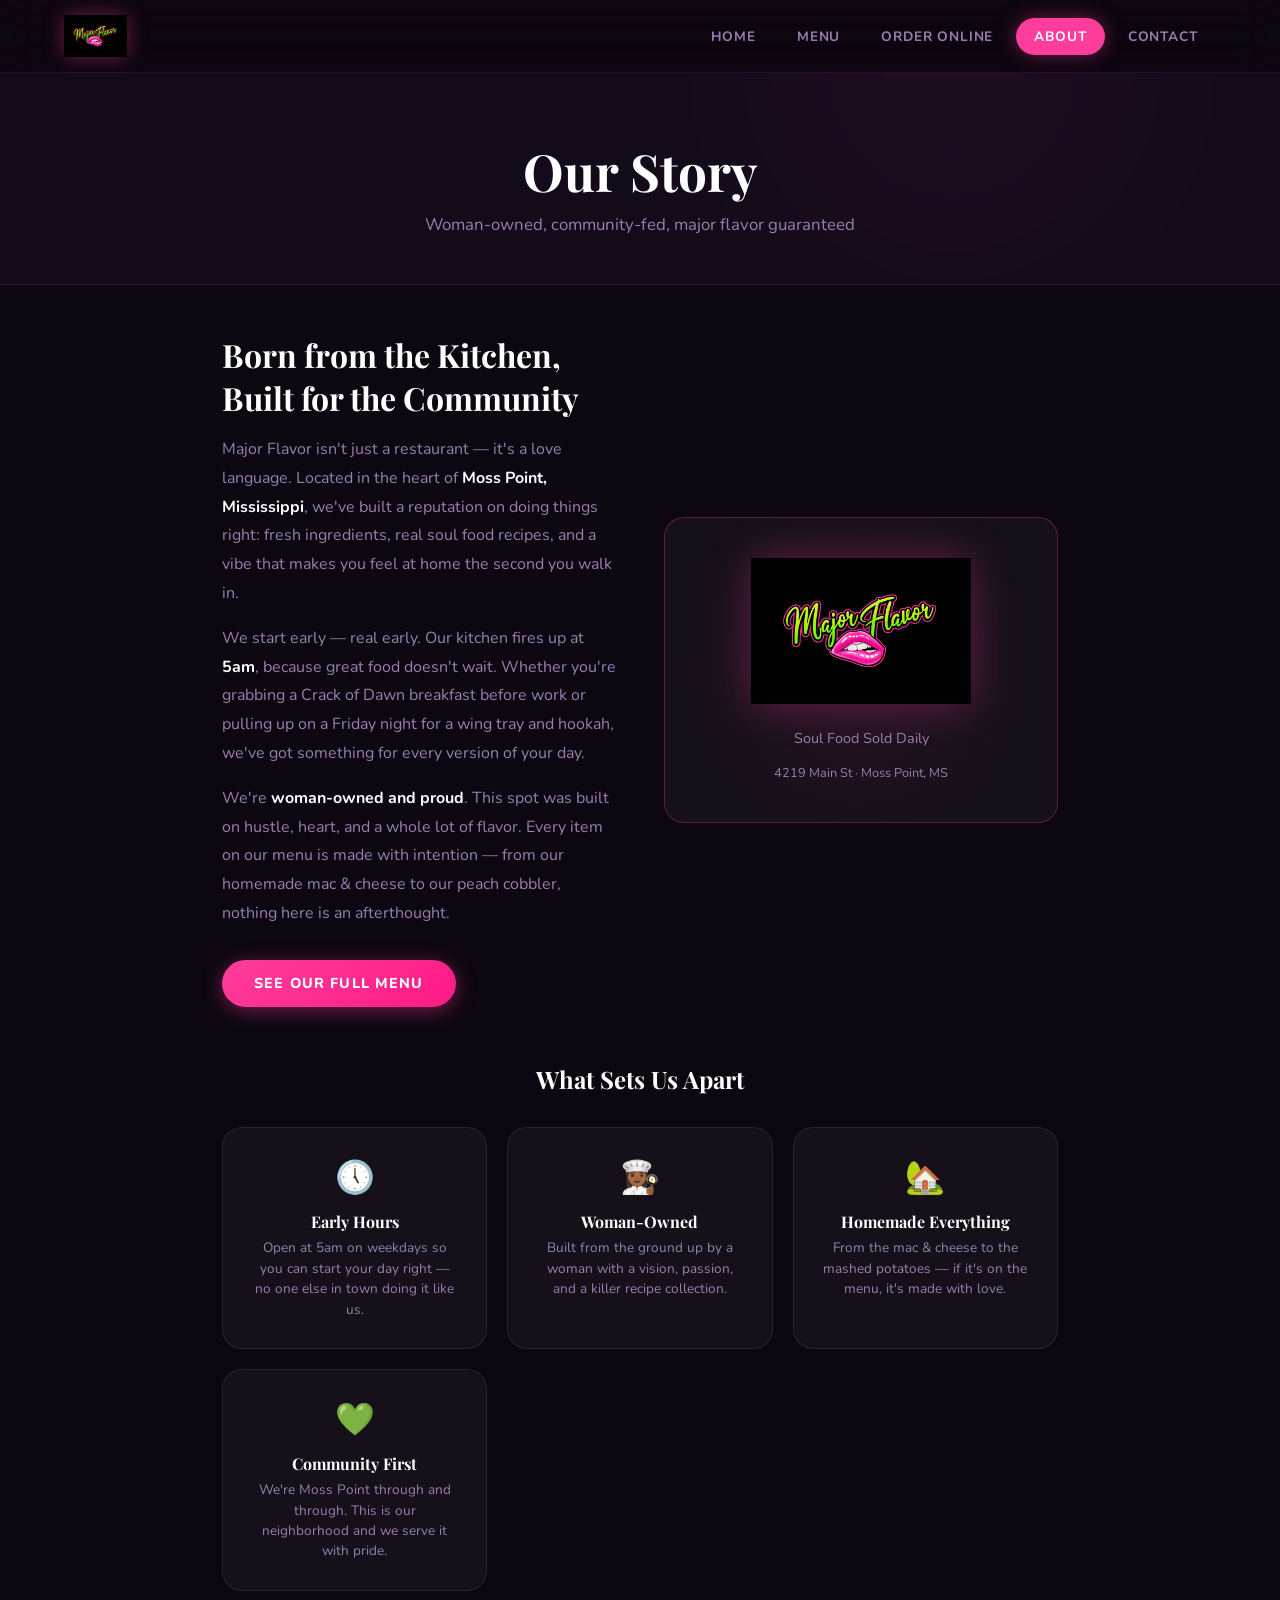
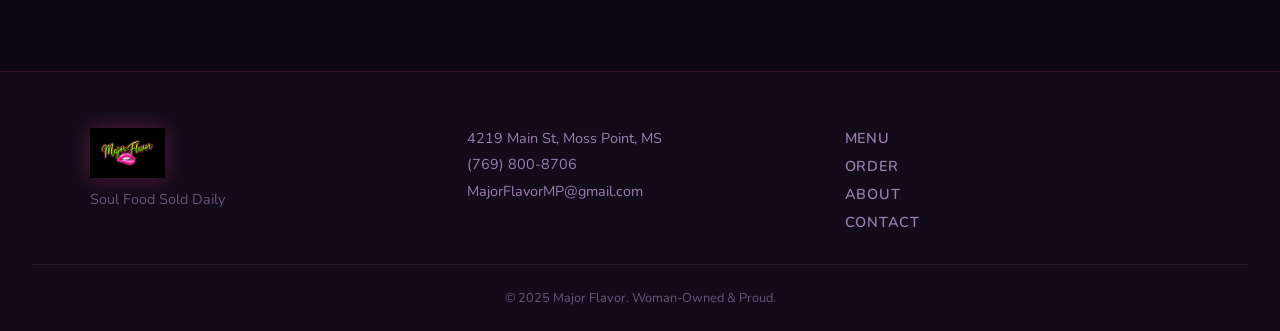
==== about.html @ 63cdf436 "Initial commit — Major Flavor restaurant website Full dark luxe redesign with boujie street vibe: - " ====
<!DOCTYPE html>
<html lang="en">
<head>
  <meta charset="UTF-8" />
  <meta name="viewport" content="width=device-width, initial-scale=1.0"/>
  <title>About | Major Flavor</title>
  <link rel="preconnect" href="https://fonts.googleapis.com">
  <link href="https://fonts.googleapis.com/css2?family=Satisfy&family=Playfair+Display:ital,wght@0,400;0,700;1,400&family=Nunito:wght@400;600;700;800&display=swap" rel="stylesheet">
  <link rel="stylesheet" href="css/style.css" />
</head>
<body>

  <header class="site-header">
    <nav class="nav-bar">
      <a href="index.html" class="nav-logo">
        <img src="logo.png" alt="Major Flavor" class="logo-img" />
      </a>
      <button class="nav-toggle" id="navToggle" aria-label="Toggle menu">&#9776;</button>
      <ul class="nav-links" id="navLinks">
        <li><a href="index.html" class="nav-link">Home</a></li>
        <li><a href="menu.html" class="nav-link">Menu</a></li>
        <li><a href="order.html" class="nav-link">Order Online</a></li>
        <li><a href="about.html" class="nav-link active">About</a></li>
        <li><a href="contact.html" class="nav-link">Contact</a></li>
      </ul>
    </nav>
  </header>

  <div class="page-hero">
    <h1>Our Story</h1>
    <p>Woman-owned, community-fed, major flavor guaranteed</p>
  </div>

  <main class="about-page">

    <div class="about-grid">
      <div class="about-text">
        <h2 style="font-size:2rem; margin-bottom:1rem;">Born from the Kitchen, Built for the Community</h2>
        <p>
          Major Flavor isn't just a restaurant — it's a love language. Located in the heart of <strong>Moss Point, Mississippi</strong>, we've built a reputation on doing things right: fresh ingredients, real soul food recipes, and a vibe that makes you feel at home the second you walk in.
        </p>
        <p>
          We start early — real early. Our kitchen fires up at <strong>5am</strong>, because great food doesn't wait. Whether you're grabbing a Crack of Dawn breakfast before work or pulling up on a Friday night for a wing tray and hookah, we've got something for every version of your day.
        </p>
        <p>
          We're <strong>woman-owned and proud</strong>. This spot was built on hustle, heart, and a whole lot of flavor. Every item on our menu is made with intention — from our homemade mac & cheese to our peach cobbler, nothing here is an afterthought.
        </p>
        <a href="menu.html" class="btn btn-primary" style="margin-top:1rem;">See Our Full Menu</a>
      </div>
      <div class="about-visual">
        <img src="logo.png" alt="Major Flavor" style="width:220px; max-width:100%; filter:drop-shadow(0 0 20px rgba(255,61,154,0.3)); margin-bottom:1rem;" />
        <p>Soul Food Sold Daily</p>
        <p style="margin-top:1rem; font-size:0.8rem;">4219 Main St · Moss Point, MS</p>
      </div>
    </div>

    <h2 style="text-align:center; margin-bottom:2rem;">What Sets Us Apart</h2>
    <div class="values-grid">
      <div class="value-card">
        <div class="icon">🕔</div>
        <h3>Early Hours</h3>
        <p>Open at 5am on weekdays so you can start your day right — no one else in town doing it like us.</p>
      </div>
      <div class="value-card">
        <div class="icon">👩🏾‍🍳</div>
        <h3>Woman-Owned</h3>
        <p>Built from the ground up by a woman with a vision, passion, and a killer recipe collection.</p>
      </div>
      <div class="value-card">
        <div class="icon">🏡</div>
        <h3>Homemade Everything</h3>
        <p>From the mac & cheese to the mashed potatoes — if it's on the menu, it's made with love.</p>
      </div>
      <div class="value-card">
        <div class="icon">💚</div>
        <h3>Community First</h3>
        <p>We're Moss Point through and through. This is our neighborhood and we serve it with pride.</p>
      </div>
    </div>

  </main>

  <footer class="site-footer">
    <div class="footer-inner">
      <div class="footer-brand">
        <img src="logo.png" alt="Major Flavor" style="height:50px; width:auto; filter:drop-shadow(0 0 10px rgba(255,61,154,0.3));" />
        <p>Soul Food Sold Daily</p>
      </div>
      <div class="footer-info">
        <p>4219 Main St, Moss Point, MS</p>
        <p><a href="tel:7698008706">(769) 800-8706</a></p>
        <p><a href="mailto:MajorFlavorMP@gmail.com">MajorFlavorMP@gmail.com</a></p>
      </div>
      <div class="footer-links">
        <a href="menu.html">Menu</a>
        <a href="order.html">Order</a>
        <a href="about.html">About</a>
        <a href="contact.html">Contact</a>
      </div>
    </div>
    <p class="footer-copy">&copy; 2025 Major Flavor. Woman-Owned & Proud.</p>
  </footer>

  <script src="js/main.js"></script>
</body>
</html>
---- css/style.css ----
/* =============================================
   MAJOR FLAVOR — Main Stylesheet
   Boujie Street Soul Food
   Dark luxe theme with pink, gold, neon green
   ============================================= */

@import url('https://fonts.googleapis.com/css2?family=Satisfy&family=Playfair+Display:ital,wght@0,400;0,700;1,400&family=Nunito:wght@400;600;700;800&display=swap');

:root {
  --pink: #ff3d9a;
  --pink-hot: #ff1a85;
  --pink-light: #ff6ab5;
  --pink-glow: rgba(255, 61, 154, 0.4);
  --pink-pale: rgba(255, 61, 154, 0.12);
  --gold: #d4a853;
  --gold-light: #f0d48a;
  --gold-glow: rgba(212, 168, 83, 0.35);
  --green: #39ff14;
  --green-dim: #7ed321;
  --green-glow: rgba(57, 255, 20, 0.25);
  --bg-deep: #0d0711;
  --bg-card: #1a0f22;
  --bg-card-hover: #241535;
  --bg-surface: #130b1a;
  --text-bright: #fff;
  --text-primary: #e8d5f0;
  --text-muted: #9a7fad;
  --text-dim: #6b5478;
  --border-subtle: rgba(255, 61, 154, 0.15);
  --border-glow: rgba(255, 61, 154, 0.3);
  --glass: rgba(255, 255, 255, 0.04);
  --glass-border: rgba(255, 255, 255, 0.08);
  --shadow-pink: 0 8px 32px rgba(255, 61, 154, 0.2);
  --shadow-gold: 0 8px 32px rgba(212, 168, 83, 0.15);
  --shadow-lg: 0 20px 60px rgba(0, 0, 0, 0.5);
  --radius: 20px;
  --radius-sm: 12px;
  --radius-xs: 8px;
}

* { margin: 0; padding: 0; box-sizing: border-box; }
html { scroll-behavior: smooth; }

body {
  font-family: 'Nunito', sans-serif;
  background: var(--bg-deep);
  color: var(--text-primary);
  overflow-x: hidden;
  -webkit-font-smoothing: antialiased;
}

/* ---- TYPOGRAPHY ---- */
h1, h2, h3 { font-family: 'Playfair Display', serif; color: var(--text-bright); }
.logo-text, .hero-tag, .dancing { font-family: 'Satisfy', cursive; }

/* ---- SELECTION ---- */
::selection { background: var(--pink); color: #fff; }

/* ---- SCROLLBAR ---- */
::-webkit-scrollbar { width: 8px; }
::-webkit-scrollbar-track { background: var(--bg-deep); }
::-webkit-scrollbar-thumb { background: var(--pink); border-radius: 4px; }
::-webkit-scrollbar-thumb:hover { background: var(--pink-hot); }

/* =============================================
   SPARKLE / SHIMMER EFFECTS
   ============================================= */
@keyframes shimmer {
  0% { background-position: -200% center; }
  100% { background-position: 200% center; }
}

@keyframes pulse-glow {
  0%, 100% { box-shadow: 0 0 20px var(--pink-glow), 0 0 60px rgba(255, 61, 154, 0.1); }
  50% { box-shadow: 0 0 30px var(--pink-glow), 0 0 80px rgba(255, 61, 154, 0.2); }
}

@keyframes float {
  0%, 100% { transform: translateY(0px); }
  50% { transform: translateY(-20px); }
}

@keyframes fadeUp {
  from { opacity: 0; transform: translateY(30px); }
  to { opacity: 1; transform: translateY(0); }
}

@keyframes glow-text {
  0%, 100% { text-shadow: 0 0 20px var(--pink-glow), 0 0 40px rgba(255, 61, 154, 0.15); }
  50% { text-shadow: 0 0 30px var(--pink-glow), 0 0 60px rgba(255, 61, 154, 0.25); }
}

@keyframes border-dance {
  0%, 100% { border-color: var(--pink); }
  50% { border-color: var(--gold); }
}

@keyframes sparkle-rotate {
  0% { transform: rotate(0deg); }
  100% { transform: rotate(360deg); }
}

.shimmer-text {
  background: linear-gradient(90deg, var(--pink) 0%, var(--gold-light) 25%, var(--pink) 50%, var(--gold-light) 75%, var(--pink) 100%);
  background-size: 200% auto;
  -webkit-background-clip: text;
  -webkit-text-fill-color: transparent;
  background-clip: text;
  animation: shimmer 4s linear infinite;
}

/* =============================================
   HEADER & NAV
   ============================================= */
.site-header {
  position: sticky;
  top: 0;
  z-index: 100;
  background: rgba(13, 7, 17, 0.85);
  backdrop-filter: blur(20px);
  -webkit-backdrop-filter: blur(20px);
  border-bottom: 1px solid var(--border-subtle);
}

.nav-bar {
  max-width: 1200px;
  margin: 0 auto;
  padding: 0 1.5rem;
  display: flex;
  align-items: center;
  justify-content: space-between;
  height: 72px;
}

.nav-logo {
  text-decoration: none;
  display: flex;
  align-items: center;
  gap: 0.5rem;
}

.logo-mark {
  display: flex;
  align-items: center;
  gap: 0.6rem;
}

.logo-text {
  font-family: 'Satisfy', cursive;
  font-size: 2rem;
  background: linear-gradient(135deg, var(--pink) 0%, var(--gold-light) 100%);
  -webkit-background-clip: text;
  -webkit-text-fill-color: transparent;
  background-clip: text;
  line-height: 1;
  filter: drop-shadow(0 0 12px var(--pink-glow));
}

.lips-icon {
  width: 38px;
  height: 22px;
  filter: drop-shadow(0 0 8px var(--pink-glow));
}

.logo-img {
  height: 42px;
  width: auto;
  filter: drop-shadow(0 0 10px var(--pink-glow));
  transition: filter 0.3s;
}

.nav-logo:hover .logo-img {
  filter: drop-shadow(0 0 16px var(--pink-glow));
}

.hero-logo-img {
  width: 280px;
  max-width: 90%;
  filter: drop-shadow(0 0 30px var(--pink-glow));
  animation: pulse-glow-img 4s ease-in-out infinite;
}

@keyframes pulse-glow-img {
  0%, 100% { filter: drop-shadow(0 0 20px var(--pink-glow)); }
  50% { filter: drop-shadow(0 0 40px var(--pink-glow)) drop-shadow(0 0 60px rgba(255, 61, 154, 0.15)); }
}

.nav-links {
  list-style: none;
  display: flex;
  gap: 0.25rem;
}

.nav-link {
  text-decoration: none;
  color: var(--text-muted);
  font-weight: 700;
  font-size: 0.85rem;
  padding: 0.5rem 1.1rem;
  border-radius: 50px;
  transition: all 0.3s ease;
  letter-spacing: 0.06em;
  text-transform: uppercase;
  border: 1px solid transparent;
}

.nav-link:hover {
  color: var(--text-bright);
  background: var(--pink-pale);
  border-color: var(--border-glow);
}

.nav-link.active {
  background: var(--pink);
  color: var(--text-bright);
  box-shadow: 0 0 20px var(--pink-glow);
}

.nav-toggle {
  display: none;
  background: none;
  border: 1px solid var(--border-glow);
  color: var(--pink);
  font-size: 1.4rem;
  padding: 0.4rem 0.8rem;
  border-radius: var(--radius-xs);
  cursor: pointer;
  transition: all 0.3s;
}

.nav-toggle:hover {
  background: var(--pink-pale);
  box-shadow: 0 0 15px var(--pink-glow);
}

/* =============================================
   HERO
   ============================================= */
.hero {
  min-height: calc(100vh - 72px);
  background: var(--bg-deep);
  display: flex;
  align-items: center;
  justify-content: center;
  position: relative;
  overflow: hidden;
  padding: 4rem 2rem;
  gap: 4rem;
  flex-wrap: wrap;
}

/* Ambient background glow orbs */
.hero-bg-shapes { position: absolute; inset: 0; pointer-events: none; }

.shape {
  position: absolute;
  border-radius: 50%;
  filter: blur(80px);
}

.shape-1 {
  width: 500px; height: 500px;
  background: var(--pink);
  opacity: 0.08;
  top: -150px; right: -100px;
  animation: float 10s ease-in-out infinite;
}

.shape-2 {
  width: 400px; height: 400px;
  background: var(--gold);
  opacity: 0.06;
  bottom: -200px; left: -150px;
  animation: float 8s ease-in-out infinite reverse;
}

.shape-3 {
  width: 300px; height: 300px;
  background: var(--green);
  opacity: 0.04;
  top: 50%; left: 30%;
  animation: float 12s ease-in-out infinite;
}

.hero-content {
  max-width: 580px;
  z-index: 1;
  animation: fadeUp 0.8s ease both;
}

.hero-tag {
  font-family: 'Satisfy', cursive;
  font-size: 1.3rem;
  color: var(--gold-light);
  letter-spacing: 0.05em;
  margin-bottom: 1rem;
  display: block;
  text-shadow: 0 0 20px var(--gold-glow);
}

.hero-title {
  font-size: clamp(2.5rem, 6vw, 4.2rem);
  color: var(--text-bright);
  line-height: 1.12;
  margin-bottom: 1.25rem;
  font-weight: 700;
}

.hero-title em {
  font-style: italic;
  background: linear-gradient(135deg, var(--pink) 0%, var(--gold-light) 100%);
  -webkit-background-clip: text;
  -webkit-text-fill-color: transparent;
  background-clip: text;
}

.hero-sub {
  color: var(--text-muted);
  font-size: 1.05rem;
  line-height: 1.75;
  margin-bottom: 2rem;
}

.hero-cta {
  display: flex;
  gap: 1rem;
  flex-wrap: wrap;
  margin-bottom: 2rem;
}

.hero-hours {
  display: flex;
  flex-wrap: wrap;
  gap: 0.6rem;
}

.hero-hours span {
  background: var(--glass);
  color: var(--text-muted);
  padding: 0.4rem 1rem;
  border-radius: 50px;
  font-size: 0.8rem;
  border: 1px solid var(--glass-border);
  backdrop-filter: blur(10px);
}

.hero-visual {
  z-index: 1;
  animation: fadeUp 1s ease 0.2s both;
}

.hero-lip-circle {
  width: 320px;
  height: 320px;
  border-radius: 50%;
  background: radial-gradient(circle at 40% 40%, var(--bg-card) 0%, var(--bg-deep) 100%);
  border: 2px solid var(--border-glow);
  display: flex;
  align-items: center;
  justify-content: center;
  animation: pulse-glow 4s ease-in-out infinite;
  position: relative;
}

/* Decorative ring */
.hero-lip-circle::before {
  content: '';
  position: absolute;
  inset: -12px;
  border-radius: 50%;
  border: 1px solid var(--border-subtle);
  animation: sparkle-rotate 20s linear infinite;
}

.hero-lip-circle::after {
  content: '';
  position: absolute;
  inset: -24px;
  border-radius: 50%;
  border: 1px dashed rgba(212, 168, 83, 0.15);
  animation: sparkle-rotate 30s linear infinite reverse;
}

.hero-lips { width: 220px; filter: drop-shadow(0 0 20px var(--pink-glow)); }

/* =============================================
   BUTTONS
   ============================================= */
.btn {
  display: inline-block;
  padding: 0.85rem 2rem;
  border-radius: 50px;
  font-family: 'Nunito', sans-serif;
  font-weight: 800;
  font-size: 0.9rem;
  text-decoration: none;
  letter-spacing: 0.08em;
  text-transform: uppercase;
  transition: all 0.3s ease;
  cursor: pointer;
  border: none;
  position: relative;
}

.btn-primary {
  background: linear-gradient(135deg, var(--pink) 0%, var(--pink-hot) 100%);
  color: var(--text-bright);
  box-shadow: 0 4px 20px var(--pink-glow);
}

.btn-primary:hover {
  transform: translateY(-3px);
  box-shadow: 0 8px 30px var(--pink-glow), 0 0 60px rgba(255, 61, 154, 0.15);
}

.btn-outline {
  background: transparent;
  color: var(--gold-light);
  border: 2px solid var(--gold);
}

.btn-outline:hover {
  background: var(--gold);
  color: var(--bg-deep);
  transform: translateY(-3px);
  box-shadow: 0 8px 30px var(--gold-glow);
}

.btn-ghost {
  background: transparent;
  color: var(--text-primary);
  border: 1px solid var(--glass-border);
}

.btn-ghost:hover {
  background: var(--glass);
  transform: translateY(-2px);
  border-color: var(--border-glow);
}

.btn-green {
  background: linear-gradient(135deg, var(--green-dim), var(--green));
  color: var(--bg-deep);
  font-weight: 800;
  box-shadow: 0 4px 20px var(--green-glow);
}

.btn-green:hover {
  transform: translateY(-3px);
  box-shadow: 0 8px 30px var(--green-glow);
}

.btn-gold {
  background: linear-gradient(135deg, var(--gold), var(--gold-light));
  color: var(--bg-deep);
  font-weight: 800;
  box-shadow: 0 4px 20px var(--gold-glow);
}

.btn-gold:hover {
  transform: translateY(-3px);
  box-shadow: 0 8px 30px var(--gold-glow);
}

/* =============================================
   GLASS CARD BASE
   ============================================= */
.glass-card {
  background: var(--glass);
  border: 1px solid var(--glass-border);
  border-radius: var(--radius);
  backdrop-filter: blur(12px);
  -webkit-backdrop-filter: blur(12px);
  transition: all 0.3s ease;
}

.glass-card:hover {
  border-color: var(--border-glow);
  background: rgba(255, 255, 255, 0.06);
  box-shadow: 0 8px 40px rgba(255, 61, 154, 0.1);
}

/* =============================================
   SECTION TITLE
   ============================================= */
.section-title {
  text-align: center;
  font-size: clamp(1.8rem, 4vw, 2.6rem);
  margin-bottom: 2.5rem;
  position: relative;
  color: var(--text-bright);
}

.section-title::after {
  content: '';
  display: block;
  width: 60px;
  height: 3px;
  background: linear-gradient(90deg, var(--pink), var(--gold));
  margin: 0.7rem auto 0;
  border-radius: 4px;
}

/* =============================================
   FEATURE CARDS
   ============================================= */
.features {
  padding: 6rem 2rem;
  max-width: 1200px;
  margin: 0 auto;
}

.features-grid {
  display: grid;
  grid-template-columns: repeat(auto-fit, minmax(240px, 1fr));
  gap: 1.5rem;
}

.feature-card {
  text-decoration: none;
  color: var(--text-primary);
  background: var(--glass);
  border: 1px solid var(--glass-border);
  border-radius: var(--radius);
  padding: 2.25rem 1.75rem;
  text-align: center;
  backdrop-filter: blur(12px);
  transition: all 0.35s ease;
  position: relative;
  overflow: hidden;
}

.feature-card::before {
  content: '';
  position: absolute;
  top: 0;
  left: 0;
  right: 0;
  height: 2px;
  background: linear-gradient(90deg, transparent, var(--pink), var(--gold), transparent);
  opacity: 0;
  transition: opacity 0.3s;
}

.feature-card:hover {
  border-color: var(--border-glow);
  transform: translateY(-8px);
  box-shadow: 0 16px 48px rgba(255, 61, 154, 0.15);
}

.feature-card:hover::before { opacity: 1; }

.feature-emoji {
  font-size: 2.8rem;
  margin-bottom: 1rem;
}

.feature-card h3 {
  font-size: 1.15rem;
  color: var(--text-bright);
  margin-bottom: 0.5rem;
}

.feature-card p {
  color: var(--text-muted);
  font-size: 0.9rem;
  line-height: 1.6;
}

/* =============================================
   HOURS BANNER
   ============================================= */
.hours-banner {
  background: var(--bg-surface);
  padding: 5rem 2rem;
  position: relative;
  border-top: 1px solid var(--border-subtle);
  border-bottom: 1px solid var(--border-subtle);
}

.hours-inner {
  max-width: 700px;
  margin: 0 auto;
  text-align: center;
}

.hours-inner h2 {
  font-size: 2rem;
  margin-bottom: 2rem;
  background: linear-gradient(135deg, var(--pink), var(--gold-light));
  -webkit-background-clip: text;
  -webkit-text-fill-color: transparent;
  background-clip: text;
}

.hours-grid {
  display: flex;
  flex-direction: column;
  gap: 0.6rem;
  margin-bottom: 1.5rem;
}

.hours-row {
  display: flex;
  justify-content: space-between;
  padding: 0.85rem 1.5rem;
  border-radius: var(--radius-xs);
  font-weight: 600;
  font-size: 0.95rem;
}

.hours-row.open {
  background: rgba(57, 255, 20, 0.06);
  border: 1px solid rgba(57, 255, 20, 0.12);
  color: var(--text-primary);
}

.hours-row.open span:last-child { color: var(--green-dim); }

.hours-row.closed {
  background: rgba(255, 61, 154, 0.06);
  border: 1px solid var(--border-subtle);
  color: var(--text-dim);
}

.hours-row.closed span:last-child {
  color: var(--pink);
  font-weight: 800;
}

.delivery-note {
  color: var(--text-muted);
  font-size: 0.95rem;
  margin-top: 1.5rem;
  padding: 1rem 1.5rem;
  border: 1px dashed rgba(212, 168, 83, 0.25);
  border-radius: var(--radius-xs);
  background: var(--glass);
}

.delivery-note strong { color: var(--gold-light); }

/* =============================================
   CTA STRIP
   ============================================= */
.cta-strip {
  background: linear-gradient(135deg, var(--pink-hot) 0%, var(--pink) 50%, #c2185b 100%);
  padding: 3rem 2rem;
  text-align: center;
  color: var(--text-bright);
  position: relative;
  overflow: hidden;
}

.cta-strip::before {
  content: '';
  position: absolute;
  inset: 0;
  background: linear-gradient(90deg, transparent 0%, rgba(255,255,255,0.08) 50%, transparent 100%);
  background-size: 200% 100%;
  animation: shimmer 6s linear infinite;
}

.cta-strip p {
  font-size: 1.25rem;
  font-weight: 700;
  margin-bottom: 1.25rem;
  position: relative;
  z-index: 1;
}

.cta-strip-btns {
  display: flex;
  gap: 1rem;
  justify-content: center;
  flex-wrap: wrap;
  position: relative;
  z-index: 1;
}

.cta-strip .btn-primary {
  background: var(--bg-deep);
  color: var(--pink);
  box-shadow: 0 4px 20px rgba(0,0,0,0.3);
}

.cta-strip .btn-primary:hover {
  background: var(--text-bright);
  color: var(--pink-hot);
}

/* =============================================
   FOOTER
   ============================================= */
.site-footer {
  background: var(--bg-surface);
  color: var(--text-primary);
  padding: 3.5rem 2rem 1.5rem;
  border-top: 1px solid var(--border-subtle);
}

.footer-inner {
  max-width: 1100px;
  margin: 0 auto;
  display: grid;
  grid-template-columns: repeat(auto-fit, minmax(180px, 1fr));
  gap: 2rem;
  margin-bottom: 2rem;
}

.footer-brand .footer-logo-text {
  font-size: 2.2rem;
  background: linear-gradient(135deg, var(--pink), var(--gold-light));
  -webkit-background-clip: text;
  -webkit-text-fill-color: transparent;
  background-clip: text;
}

.footer-brand p {
  color: var(--text-dim);
  font-size: 0.9rem;
  margin-top: 0.3rem;
}

.footer-info p { color: var(--text-muted); font-size: 0.9rem; margin-bottom: 0.4rem; }
.footer-info a { color: var(--text-muted); text-decoration: none; transition: color 0.2s; }
.footer-info a:hover { color: var(--pink); }

.footer-links {
  display: flex;
  flex-direction: column;
  gap: 0.5rem;
}

.footer-links a {
  color: var(--text-muted);
  text-decoration: none;
  font-size: 0.9rem;
  font-weight: 600;
  text-transform: uppercase;
  letter-spacing: 0.05em;
  transition: color 0.2s;
}

.footer-links a:hover { color: var(--gold-light); }

.footer-copy {
  text-align: center;
  color: var(--text-dim);
  font-size: 0.8rem;
  border-top: 1px solid var(--glass-border);
  padding-top: 1.5rem;
}

/* =============================================
   PAGE HERO (inner pages)
   ============================================= */
.page-hero {
  background: var(--bg-surface);
  padding: 4rem 2rem 3rem;
  text-align: center;
  border-bottom: 1px solid var(--border-subtle);
  position: relative;
  overflow: hidden;
}

.page-hero::before {
  content: '';
  position: absolute;
  width: 400px; height: 400px;
  background: var(--pink);
  opacity: 0.04;
  border-radius: 50%;
  filter: blur(80px);
  top: -200px; right: 10%;
}

.page-hero h1 {
  color: var(--text-bright);
  font-size: clamp(2rem, 5vw, 3.2rem);
  position: relative;
}

.page-hero p {
  color: var(--text-muted);
  margin-top: 0.5rem;
  font-size: 1.05rem;
  position: relative;
}

/* =============================================
   MENU PAGE
   ============================================= */
.menu-page { max-width: 1100px; margin: 0 auto; padding: 3rem 2rem 5rem; }

.menu-nav {
  display: flex;
  gap: 0.5rem;
  flex-wrap: wrap;
  margin-bottom: 3rem;
  justify-content: center;
}

.menu-nav-btn {
  padding: 0.55rem 1.2rem;
  background: var(--glass);
  border: 1px solid var(--glass-border);
  border-radius: 50px;
  font-family: 'Nunito', sans-serif;
  font-weight: 700;
  font-size: 0.85rem;
  cursor: pointer;
  color: var(--text-muted);
  text-decoration: none;
  transition: all 0.3s;
  text-transform: uppercase;
  letter-spacing: 0.04em;
}

.menu-nav-btn:hover, .menu-nav-btn.active {
  background: var(--pink);
  border-color: var(--pink);
  color: var(--text-bright);
  box-shadow: 0 0 20px var(--pink-glow);
}

.menu-section { margin-bottom: 3.5rem; }

.menu-section-header {
  display: flex;
  align-items: center;
  gap: 1rem;
  margin-bottom: 1.5rem;
  padding-bottom: 0.75rem;
  border-bottom: 1px solid var(--border-subtle);
}

.menu-section-header h2 {
  font-size: 1.6rem;
  color: var(--text-bright);
}

.menu-section-header .section-icon {
  font-size: 1.8rem;
}

.menu-section-sub {
  font-size: 0.85rem;
  color: var(--text-muted);
  margin-bottom: 1.25rem;
  padding: 0.5rem 1rem;
  background: var(--pink-pale);
  border-radius: var(--radius-xs);
  display: inline-block;
  border: 1px solid var(--border-subtle);
}

.menu-items {
  display: grid;
  grid-template-columns: repeat(auto-fill, minmax(280px, 1fr));
  gap: 0.75rem;
}

.menu-item {
  background: var(--glass);
  border-radius: var(--radius-sm);
  padding: 1.25rem 1.5rem;
  border: 1px solid var(--glass-border);
  display: flex;
  justify-content: space-between;
  align-items: flex-start;
  gap: 1rem;
  transition: all 0.3s ease;
}

.menu-item:hover {
  border-color: var(--border-glow);
  background: rgba(255, 255, 255, 0.06);
  box-shadow: 0 4px 20px rgba(255, 61, 154, 0.08);
}

.menu-item-info { flex: 1; }

.menu-item-name {
  font-family: 'Playfair Display', serif;
  font-size: 1rem;
  font-weight: 700;
  color: var(--text-bright);
  margin-bottom: 0.25rem;
}

.menu-item-desc {
  font-size: 0.8rem;
  color: var(--text-dim);
  line-height: 1.5;
}

.menu-item-price {
  font-weight: 800;
  color: var(--gold-light);
  font-size: 1rem;
  white-space: nowrap;
}

/* Flavors tag */
.flavors-tag {
  margin-top: 0.75rem;
  display: flex;
  flex-wrap: wrap;
  gap: 0.4rem;
  align-items: center;
}

.flavor-pill {
  background: rgba(57, 255, 20, 0.08);
  color: var(--green-dim);
  border: 1px solid rgba(57, 255, 20, 0.15);
  border-radius: 50px;
  padding: 0.25rem 0.8rem;
  font-size: 0.75rem;
  font-weight: 700;
}

/* Special promo box */
.promo-box {
  background: var(--glass);
  border-radius: var(--radius);
  padding: 2.5rem;
  color: var(--text-bright);
  border: 1px solid var(--border-glow);
  text-align: center;
  margin-bottom: 3rem;
  position: relative;
  overflow: hidden;
}

.promo-box::before {
  content: '';
  position: absolute;
  inset: 0;
  background: linear-gradient(135deg, rgba(255, 61, 154, 0.05) 0%, rgba(212, 168, 83, 0.05) 100%);
}

.promo-box .promo-tag {
  display: inline-block;
  background: linear-gradient(135deg, var(--gold), var(--gold-light));
  color: var(--bg-deep);
  font-weight: 800;
  font-size: 0.75rem;
  padding: 0.3rem 1rem;
  border-radius: 50px;
  letter-spacing: 0.1em;
  text-transform: uppercase;
  margin-bottom: 0.75rem;
  position: relative;
}

.promo-box h2 {
  font-size: 1.8rem;
  margin-bottom: 0.5rem;
  position: relative;
  background: linear-gradient(135deg, var(--pink), var(--gold-light));
  -webkit-background-clip: text;
  -webkit-text-fill-color: transparent;
  background-clip: text;
}

.promo-box p { color: var(--text-muted); margin-bottom: 0.3rem; font-size: 0.95rem; position: relative; }

.promo-options {
  display: flex;
  gap: 1rem;
  justify-content: center;
  flex-wrap: wrap;
  margin-top: 1.25rem;
  position: relative;
}

.promo-option {
  background: rgba(255, 61, 154, 0.08);
  border: 1px solid var(--border-glow);
  border-radius: var(--radius-sm);
  padding: 0.85rem 1.75rem;
  color: var(--text-bright);
  text-align: center;
  transition: all 0.3s;
}

.promo-option:hover {
  border-color: var(--gold);
  box-shadow: 0 0 20px var(--gold-glow);
}

.promo-option strong {
  display: block;
  font-size: 1.6rem;
  background: linear-gradient(135deg, var(--pink), var(--gold-light));
  -webkit-background-clip: text;
  -webkit-text-fill-color: transparent;
  background-clip: text;
}

.promo-option span { font-size: 0.8rem; color: var(--text-muted); }

/* Sides list */
.sides-list {
  display: flex;
  flex-wrap: wrap;
  gap: 0.6rem;
  margin-top: 0.75rem;
}

.side-pill {
  background: var(--glass);
  border: 1px solid var(--glass-border);
  border-radius: 50px;
  padding: 0.4rem 1rem;
  font-size: 0.85rem;
  font-weight: 600;
  color: var(--text-muted);
  transition: all 0.2s;
}

.side-pill:hover {
  border-color: var(--border-glow);
  color: var(--text-primary);
}

/* =============================================
   ORDER PAGE
   ============================================= */
.order-page {
  max-width: 800px;
  margin: 0 auto;
  padding: 3rem 2rem 5rem;
  text-align: center;
}

.order-page h2 {
  font-size: 1.8rem;
  margin-bottom: 1rem;
  color: var(--text-bright);
}

.order-embed-box {
  background: var(--glass);
  border-radius: var(--radius);
  padding: 3rem 2rem;
  border: 1px solid var(--border-glow);
  margin-top: 2rem;
  position: relative;
  overflow: hidden;
}

.order-embed-box::before {
  content: '';
  position: absolute;
  top: 0; left: 0; right: 0;
  height: 2px;
  background: linear-gradient(90deg, var(--pink), var(--gold), var(--pink));
}

.order-embed-box .placeholder-icon { font-size: 4rem; margin-bottom: 1rem; }

.order-embed-box p {
  color: var(--text-muted);
  margin-bottom: 1.5rem;
  line-height: 1.7;
}

.order-alts {
  display: grid;
  grid-template-columns: repeat(auto-fit, minmax(200px, 1fr));
  gap: 1.25rem;
  margin-top: 2.5rem;
}

.order-alt-card {
  background: var(--glass);
  border-radius: var(--radius);
  padding: 1.75rem;
  border: 1px solid var(--glass-border);
  text-align: center;
  transition: all 0.3s;
}

.order-alt-card:hover {
  border-color: var(--border-glow);
  box-shadow: 0 8px 32px rgba(255, 61, 154, 0.1);
}

.order-alt-card .alt-icon { font-size: 2rem; margin-bottom: 0.75rem; }
.order-alt-card h3 { font-size: 1rem; margin-bottom: 0.5rem; color: var(--text-bright); }
.order-alt-card p { font-size: 0.85rem; color: var(--text-muted); margin-bottom: 0.75rem; }

/* =============================================
   ABOUT PAGE
   ============================================= */
.about-page { max-width: 900px; margin: 0 auto; padding: 3rem 2rem 5rem; }

.about-grid {
  display: grid;
  grid-template-columns: 1fr 1fr;
  gap: 3rem;
  align-items: center;
  margin-bottom: 3.5rem;
}

.about-text p {
  color: var(--text-muted);
  line-height: 1.8;
  margin-bottom: 1rem;
  font-size: 1rem;
}

.about-text strong { color: var(--text-bright); }

.about-visual {
  background: var(--glass);
  border-radius: var(--radius);
  padding: 2.5rem;
  display: flex;
  flex-direction: column;
  align-items: center;
  text-align: center;
  border: 1px solid var(--border-glow);
  position: relative;
  overflow: hidden;
}

.about-visual::before {
  content: '';
  position: absolute;
  inset: 0;
  background: radial-gradient(circle at 50% 50%, rgba(255, 61, 154, 0.08), transparent 70%);
}

.about-visual .big-lips { font-size: 4rem; margin-bottom: 1rem; position: relative; }

.about-visual .dancing {
  font-family: 'Satisfy', cursive;
  font-size: 1.8rem;
  background: linear-gradient(135deg, var(--pink), var(--gold-light));
  -webkit-background-clip: text;
  -webkit-text-fill-color: transparent;
  background-clip: text;
  position: relative;
}

.about-visual p { color: var(--text-muted); font-size: 0.9rem; margin-top: 0.5rem; position: relative; }

.values-grid {
  display: grid;
  grid-template-columns: repeat(auto-fit, minmax(200px, 1fr));
  gap: 1.25rem;
  margin-top: 2rem;
}

.value-card {
  background: var(--glass);
  border-radius: var(--radius);
  padding: 1.75rem;
  text-align: center;
  border: 1px solid var(--glass-border);
  transition: all 0.3s;
}

.value-card:hover {
  border-color: var(--border-glow);
  box-shadow: 0 8px 32px rgba(255, 61, 154, 0.1);
}

.value-card .icon { font-size: 2rem; margin-bottom: 0.75rem; }
.value-card h3 { font-size: 1rem; margin-bottom: 0.4rem; color: var(--text-bright); }
.value-card p { font-size: 0.85rem; color: var(--text-muted); line-height: 1.5; }

/* =============================================
   CONTACT PAGE
   ============================================= */
.contact-page { max-width: 900px; margin: 0 auto; padding: 3rem 2rem 5rem; }

.contact-grid {
  display: grid;
  grid-template-columns: 1fr 1fr;
  gap: 2.5rem;
}

.contact-info { display: flex; flex-direction: column; gap: 1rem; }

.contact-card {
  background: var(--glass);
  border-radius: var(--radius-sm);
  padding: 1.25rem 1.5rem;
  display: flex;
  align-items: center;
  gap: 1rem;
  border: 1px solid var(--glass-border);
  text-decoration: none;
  color: var(--text-primary);
  transition: all 0.3s;
}

.contact-card:hover {
  border-color: var(--border-glow);
  box-shadow: 0 4px 24px rgba(255, 61, 154, 0.12);
  transform: translateX(4px);
}

.contact-card .c-icon { font-size: 1.75rem; }
.contact-card .c-label { font-size: 0.72rem; color: var(--text-dim); text-transform: uppercase; letter-spacing: 0.06em; margin-bottom: 0.15rem; }
.contact-card .c-value { font-weight: 700; font-size: 0.95rem; color: var(--text-bright); }

.contact-form {
  background: var(--glass);
  border-radius: var(--radius);
  padding: 2rem;
  border: 1px solid var(--glass-border);
}

.contact-form h3 {
  font-size: 1.3rem;
  margin-bottom: 1.5rem;
  color: var(--text-bright);
}

.form-group { margin-bottom: 1.25rem; }

.form-group label {
  display: block;
  font-weight: 700;
  font-size: 0.82rem;
  color: var(--text-muted);
  margin-bottom: 0.4rem;
  text-transform: uppercase;
  letter-spacing: 0.05em;
}

.form-group input,
.form-group textarea,
.form-group select {
  width: 100%;
  padding: 0.85rem 1.1rem;
  border: 1px solid var(--glass-border);
  border-radius: var(--radius-xs);
  font-family: 'Nunito', sans-serif;
  font-size: 0.95rem;
  color: var(--text-bright);
  background: rgba(255, 255, 255, 0.03);
  transition: all 0.3s;
  outline: none;
}

.form-group input::placeholder,
.form-group textarea::placeholder {
  color: var(--text-dim);
}

.form-group input:focus,
.form-group textarea:focus,
.form-group select:focus {
  border-color: var(--pink);
  box-shadow: 0 0 0 3px var(--pink-pale);
  background: rgba(255, 255, 255, 0.05);
}

.form-group select {
  appearance: none;
  background-image: url("data:image/svg+xml,%3Csvg xmlns='http://www.w3.org/2000/svg' width='12' height='8' viewBox='0 0 12 8'%3E%3Cpath fill='%239a7fad' d='M1 1l5 5 5-5'/%3E%3C/svg%3E");
  background-repeat: no-repeat;
  background-position: right 1rem center;
  padding-right: 2.5rem;
}

.form-group select option {
  background: var(--bg-card);
  color: var(--text-primary);
}

.form-group textarea { resize: vertical; min-height: 120px; }

.map-embed {
  margin-top: 2.5rem;
  border-radius: var(--radius);
  overflow: hidden;
  border: 1px solid var(--glass-border);
}

.map-embed iframe { width: 100%; height: 300px; display: block; border: none; }

/* =============================================
   HOURS BOX (reusable dark hours component)
   ============================================= */
.hours-box {
  background: var(--glass);
  border-radius: var(--radius);
  padding: 2rem;
  color: var(--text-primary);
  text-align: center;
  border: 1px solid var(--glass-border);
}

.hours-box h3 {
  background: linear-gradient(135deg, var(--pink), var(--gold-light));
  -webkit-background-clip: text;
  -webkit-text-fill-color: transparent;
  background-clip: text;
  margin-bottom: 1rem;
  font-size: 1.1rem;
  text-transform: uppercase;
  letter-spacing: 0.05em;
}

.hours-box p { color: var(--text-muted); font-size: 0.9rem; margin-bottom: 0.3rem; }

/* =============================================
   RESPONSIVE
   ============================================= */
@media (max-width: 768px) {
  .nav-links {
    display: none;
    flex-direction: column;
    position: fixed;
    top: 72px;
    left: 0;
    right: 0;
    background: rgba(13, 7, 17, 0.96);
    backdrop-filter: blur(24px);
    -webkit-backdrop-filter: blur(24px);
    padding: 1.5rem;
    gap: 0.35rem;
    border-bottom: 1px solid var(--border-subtle);
    z-index: 99;
  }

  .nav-links.open { display: flex; }
  .nav-toggle { display: block; }

  .hero {
    flex-direction: column;
    padding: 3rem 1.5rem;
    text-align: center;
    gap: 2.5rem;
  }

  .hero-cta { justify-content: center; }
  .hero-hours { justify-content: center; }

  .hero-lip-circle {
    width: 240px;
    height: 240px;
  }

  .hero-lip-circle::before { inset: -8px; }
  .hero-lip-circle::after { inset: -16px; }
  .hero-lips { width: 170px; }

  .about-grid { grid-template-columns: 1fr; }
  .contact-grid { grid-template-columns: 1fr; }

  .promo-options { flex-direction: column; align-items: center; }

  .features { padding: 4rem 1.5rem; }
  .hours-banner { padding: 4rem 1.5rem; }
}

@media (max-width: 480px) {
  .logo-text { font-size: 1.6rem; }
  .hours-row { font-size: 0.82rem; padding: 0.65rem 1rem; }
  .nav-bar { height: 64px; }
  .nav-links { top: 64px; }
  .hero { min-height: calc(100vh - 64px); padding: 2rem 1.25rem; }
  .hero-title { font-size: clamp(2rem, 8vw, 2.8rem); }
  .hero-lip-circle { width: 200px; height: 200px; }
  .hero-lips { width: 140px; }
  .btn { padding: 0.75rem 1.6rem; font-size: 0.85rem; }
  .menu-items { grid-template-columns: 1fr; }
  .features-grid { grid-template-columns: 1fr; }
  .order-alts { grid-template-columns: 1fr; }
}
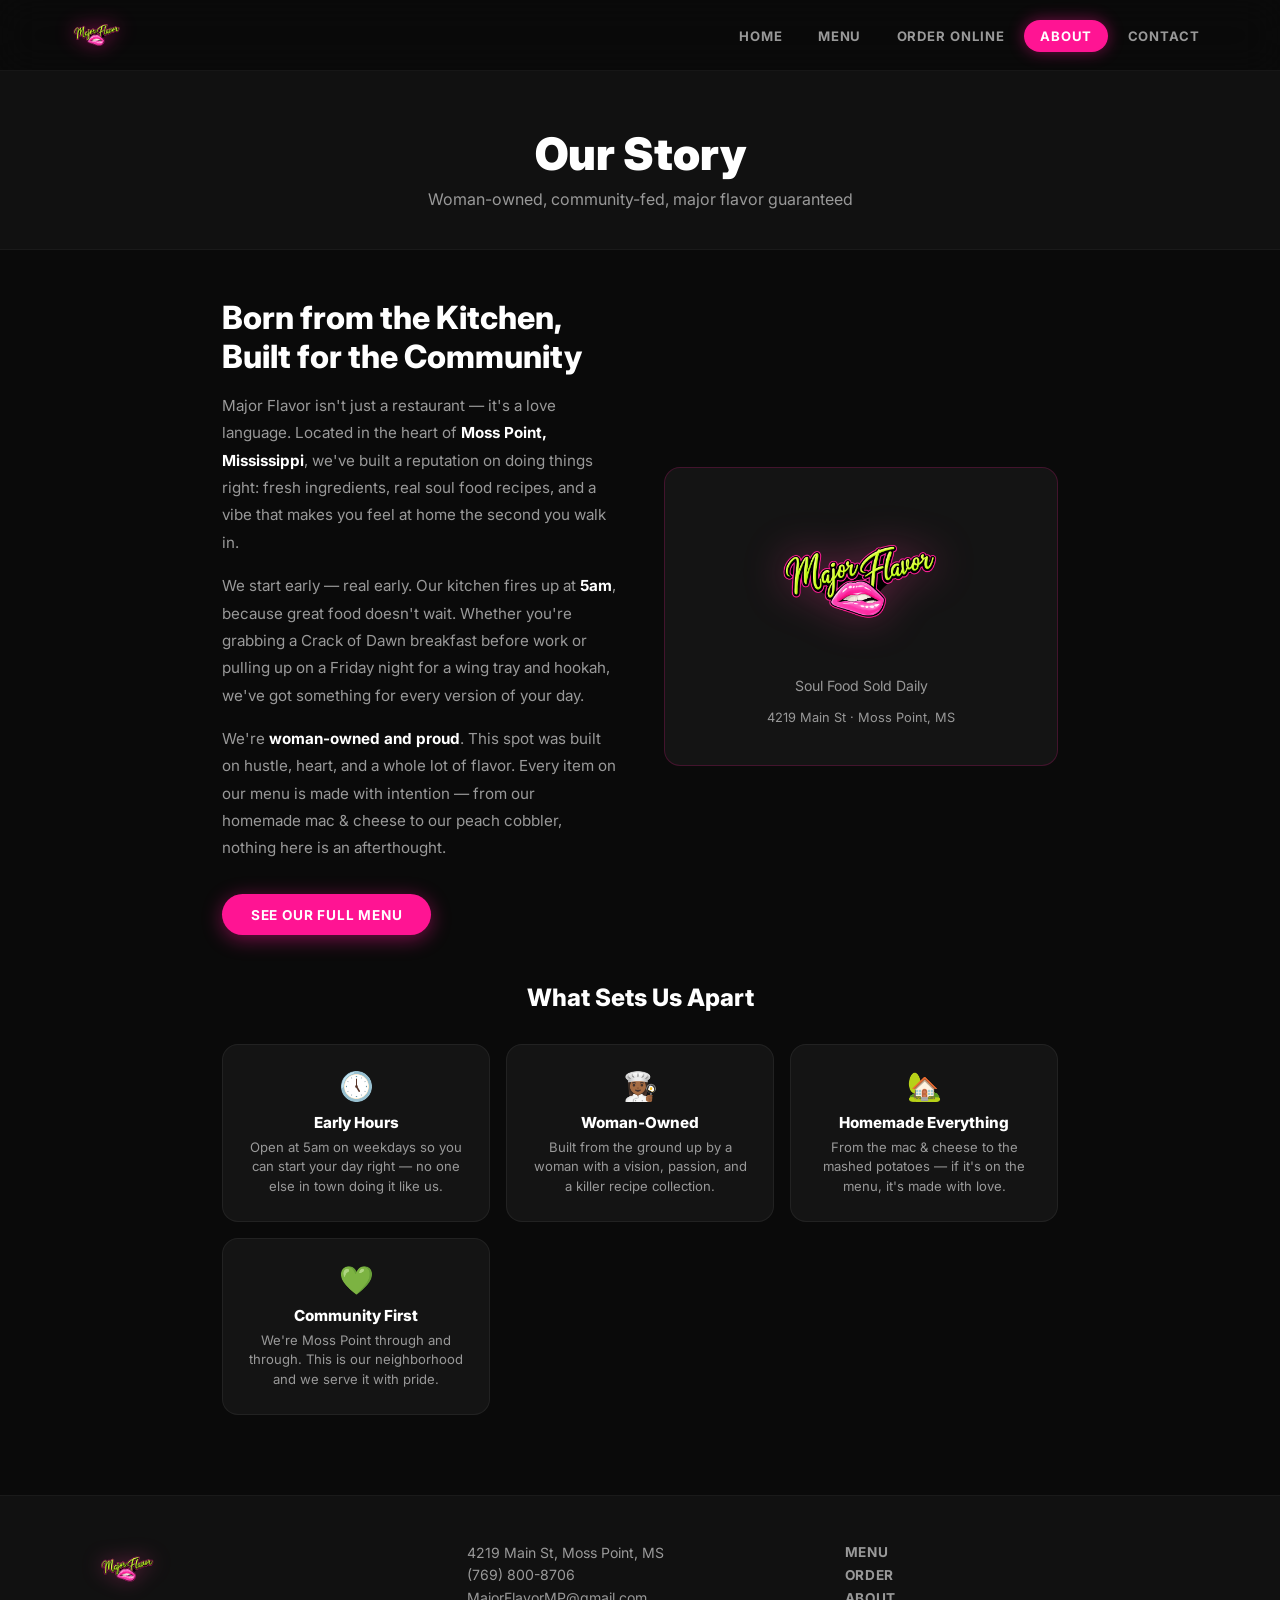
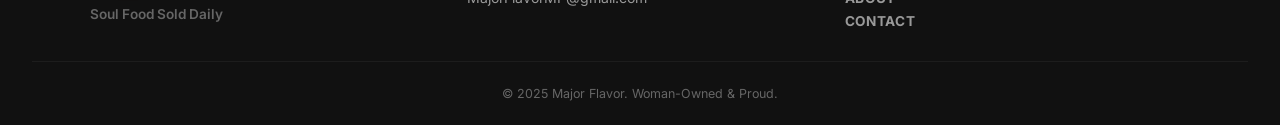
==== commit 0afd4328: "Redesign v2 — bright pink, clean fonts, food images, no purple - Replaced logo with transparent neon" ====
--- a/about.html
+++ b/about.html
@@ -5,7 +5,7 @@
   <meta name="viewport" content="width=device-width, initial-scale=1.0"/>
   <title>About | Major Flavor</title>
   <link rel="preconnect" href="https://fonts.googleapis.com">
-  <link href="https://fonts.googleapis.com/css2?family=Satisfy&family=Playfair+Display:ital,wght@0,400;0,700;1,400&family=Nunito:wght@400;600;700;800&display=swap" rel="stylesheet">
+  <link href="https://fonts.googleapis.com/css2?family=Inter:wght@400;500;600;700;800;900&display=swap" rel="stylesheet">
   <link rel="stylesheet" href="css/style.css" />
 </head>
 <body>
--- a/css/style.css
+++ b/css/style.css
@@ -1,112 +1,81 @@
 /* =============================================
    MAJOR FLAVOR — Main Stylesheet
-   Boujie Street Soul Food
-   Dark luxe theme with pink, gold, neon green
-   ============================================= */
-
-@import url('https://fonts.googleapis.com/css2?family=Satisfy&family=Playfair+Display:ital,wght@0,400;0,700;1,400&family=Nunito:wght@400;600;700;800&display=swap');
+   Dark + Bright Pink + Neon Green + Clean Modern
+   ============================================= */
+
+@import url('https://fonts.googleapis.com/css2?family=Inter:wght@400;500;600;700;800;900&display=swap');
 
 :root {
-  --pink: #ff3d9a;
-  --pink-hot: #ff1a85;
-  --pink-light: #ff6ab5;
-  --pink-glow: rgba(255, 61, 154, 0.4);
-  --pink-pale: rgba(255, 61, 154, 0.12);
-  --gold: #d4a853;
-  --gold-light: #f0d48a;
-  --gold-glow: rgba(212, 168, 83, 0.35);
+  --pink: #FF1493;
+  --pink-bright: #FF69B4;
+  --pink-glow: rgba(255, 20, 147, 0.45);
+  --pink-pale: rgba(255, 20, 147, 0.12);
   --green: #39ff14;
   --green-dim: #7ed321;
   --green-glow: rgba(57, 255, 20, 0.25);
-  --bg-deep: #0d0711;
-  --bg-card: #1a0f22;
-  --bg-card-hover: #241535;
-  --bg-surface: #130b1a;
-  --text-bright: #fff;
-  --text-primary: #e8d5f0;
-  --text-muted: #9a7fad;
-  --text-dim: #6b5478;
-  --border-subtle: rgba(255, 61, 154, 0.15);
-  --border-glow: rgba(255, 61, 154, 0.3);
+  --gold: #d4a853;
+  --gold-light: #f0d48a;
+  --bg: #0a0a0a;
+  --bg-card: #141414;
+  --bg-surface: #111111;
+  --text-bright: #ffffff;
+  --text-primary: #e0e0e0;
+  --text-muted: #999999;
+  --text-dim: #666666;
+  --border-subtle: rgba(255, 20, 147, 0.15);
+  --border-glow: rgba(255, 20, 147, 0.35);
   --glass: rgba(255, 255, 255, 0.04);
   --glass-border: rgba(255, 255, 255, 0.08);
-  --shadow-pink: 0 8px 32px rgba(255, 61, 154, 0.2);
-  --shadow-gold: 0 8px 32px rgba(212, 168, 83, 0.15);
-  --shadow-lg: 0 20px 60px rgba(0, 0, 0, 0.5);
-  --radius: 20px;
-  --radius-sm: 12px;
-  --radius-xs: 8px;
+  --radius: 16px;
+  --radius-sm: 10px;
+  --radius-xs: 6px;
 }
 
 * { margin: 0; padding: 0; box-sizing: border-box; }
 html { scroll-behavior: smooth; }
 
 body {
-  font-family: 'Nunito', sans-serif;
-  background: var(--bg-deep);
+  font-family: 'Inter', -apple-system, BlinkMacSystemFont, sans-serif;
+  background: var(--bg);
   color: var(--text-primary);
   overflow-x: hidden;
   -webkit-font-smoothing: antialiased;
 }
 
-/* ---- TYPOGRAPHY ---- */
-h1, h2, h3 { font-family: 'Playfair Display', serif; color: var(--text-bright); }
-.logo-text, .hero-tag, .dancing { font-family: 'Satisfy', cursive; }
-
-/* ---- SELECTION ---- */
+/* All headings — clean sans-serif */
+h1, h2, h3, h4 {
+  font-family: 'Inter', sans-serif;
+  font-weight: 800;
+  color: var(--text-bright);
+}
+
 ::selection { background: var(--pink); color: #fff; }
 
-/* ---- SCROLLBAR ---- */
-::-webkit-scrollbar { width: 8px; }
-::-webkit-scrollbar-track { background: var(--bg-deep); }
-::-webkit-scrollbar-thumb { background: var(--pink); border-radius: 4px; }
-::-webkit-scrollbar-thumb:hover { background: var(--pink-hot); }
-
-/* =============================================
-   SPARKLE / SHIMMER EFFECTS
-   ============================================= */
+::-webkit-scrollbar { width: 6px; }
+::-webkit-scrollbar-track { background: var(--bg); }
+::-webkit-scrollbar-thumb { background: var(--pink); border-radius: 3px; }
+
+/* =============================================
+   ANIMATIONS
+   ============================================= */
+@keyframes fadeUp {
+  from { opacity: 0; transform: translateY(24px); }
+  to { opacity: 1; transform: translateY(0); }
+}
+
+@keyframes float {
+  0%, 100% { transform: translateY(0); }
+  50% { transform: translateY(-16px); }
+}
+
 @keyframes shimmer {
   0% { background-position: -200% center; }
   100% { background-position: 200% center; }
 }
 
 @keyframes pulse-glow {
-  0%, 100% { box-shadow: 0 0 20px var(--pink-glow), 0 0 60px rgba(255, 61, 154, 0.1); }
-  50% { box-shadow: 0 0 30px var(--pink-glow), 0 0 80px rgba(255, 61, 154, 0.2); }
-}
-
-@keyframes float {
-  0%, 100% { transform: translateY(0px); }
-  50% { transform: translateY(-20px); }
-}
-
-@keyframes fadeUp {
-  from { opacity: 0; transform: translateY(30px); }
-  to { opacity: 1; transform: translateY(0); }
-}
-
-@keyframes glow-text {
-  0%, 100% { text-shadow: 0 0 20px var(--pink-glow), 0 0 40px rgba(255, 61, 154, 0.15); }
-  50% { text-shadow: 0 0 30px var(--pink-glow), 0 0 60px rgba(255, 61, 154, 0.25); }
-}
-
-@keyframes border-dance {
-  0%, 100% { border-color: var(--pink); }
-  50% { border-color: var(--gold); }
-}
-
-@keyframes sparkle-rotate {
-  0% { transform: rotate(0deg); }
-  100% { transform: rotate(360deg); }
-}
-
-.shimmer-text {
-  background: linear-gradient(90deg, var(--pink) 0%, var(--gold-light) 25%, var(--pink) 50%, var(--gold-light) 75%, var(--pink) 100%);
-  background-size: 200% auto;
-  -webkit-background-clip: text;
-  -webkit-text-fill-color: transparent;
-  background-clip: text;
-  animation: shimmer 4s linear infinite;
+  0%, 100% { filter: drop-shadow(0 0 20px var(--pink-glow)); }
+  50% { filter: drop-shadow(0 0 35px var(--pink-glow)) drop-shadow(0 0 60px rgba(255, 20, 147, 0.15)); }
 }
 
 /* =============================================
@@ -116,10 +85,10 @@
   position: sticky;
   top: 0;
   z-index: 100;
-  background: rgba(13, 7, 17, 0.85);
+  background: rgba(10, 10, 10, 0.9);
   backdrop-filter: blur(20px);
   -webkit-backdrop-filter: blur(20px);
-  border-bottom: 1px solid var(--border-subtle);
+  border-bottom: 1px solid rgba(255, 255, 255, 0.06);
 }
 
 .nav-bar {
@@ -129,116 +98,72 @@
   display: flex;
   align-items: center;
   justify-content: space-between;
-  height: 72px;
+  height: 70px;
 }
 
 .nav-logo {
   text-decoration: none;
   display: flex;
   align-items: center;
-  gap: 0.5rem;
-}
-
-.logo-mark {
-  display: flex;
-  align-items: center;
-  gap: 0.6rem;
-}
-
-.logo-text {
-  font-family: 'Satisfy', cursive;
-  font-size: 2rem;
-  background: linear-gradient(135deg, var(--pink) 0%, var(--gold-light) 100%);
-  -webkit-background-clip: text;
-  -webkit-text-fill-color: transparent;
-  background-clip: text;
-  line-height: 1;
-  filter: drop-shadow(0 0 12px var(--pink-glow));
-}
-
-.lips-icon {
-  width: 38px;
-  height: 22px;
-  filter: drop-shadow(0 0 8px var(--pink-glow));
 }
 
 .logo-img {
-  height: 42px;
+  height: 44px;
   width: auto;
   filter: drop-shadow(0 0 10px var(--pink-glow));
   transition: filter 0.3s;
 }
 
 .nav-logo:hover .logo-img {
-  filter: drop-shadow(0 0 16px var(--pink-glow));
-}
-
-.hero-logo-img {
-  width: 280px;
-  max-width: 90%;
-  filter: drop-shadow(0 0 30px var(--pink-glow));
-  animation: pulse-glow-img 4s ease-in-out infinite;
-}
-
-@keyframes pulse-glow-img {
-  0%, 100% { filter: drop-shadow(0 0 20px var(--pink-glow)); }
-  50% { filter: drop-shadow(0 0 40px var(--pink-glow)) drop-shadow(0 0 60px rgba(255, 61, 154, 0.15)); }
+  filter: drop-shadow(0 0 18px var(--pink-glow));
 }
 
 .nav-links {
   list-style: none;
   display: flex;
-  gap: 0.25rem;
+  gap: 0.2rem;
 }
 
 .nav-link {
   text-decoration: none;
   color: var(--text-muted);
   font-weight: 700;
-  font-size: 0.85rem;
-  padding: 0.5rem 1.1rem;
+  font-size: 0.82rem;
+  padding: 0.5rem 1rem;
   border-radius: 50px;
-  transition: all 0.3s ease;
-  letter-spacing: 0.06em;
+  transition: all 0.25s;
+  letter-spacing: 0.07em;
   text-transform: uppercase;
-  border: 1px solid transparent;
 }
 
 .nav-link:hover {
   color: var(--text-bright);
-  background: var(--pink-pale);
-  border-color: var(--border-glow);
+  background: rgba(255, 20, 147, 0.1);
 }
 
 .nav-link.active {
   background: var(--pink);
-  color: var(--text-bright);
-  box-shadow: 0 0 20px var(--pink-glow);
+  color: #fff;
+  box-shadow: 0 0 16px var(--pink-glow);
 }
 
 .nav-toggle {
   display: none;
   background: none;
-  border: 1px solid var(--border-glow);
+  border: 1px solid rgba(255, 20, 147, 0.3);
   color: var(--pink);
   font-size: 1.4rem;
-  padding: 0.4rem 0.8rem;
+  padding: 0.35rem 0.75rem;
   border-radius: var(--radius-xs);
   cursor: pointer;
-  transition: all 0.3s;
-}
-
-.nav-toggle:hover {
-  background: var(--pink-pale);
-  box-shadow: 0 0 15px var(--pink-glow);
 }
 
 /* =============================================
    HERO
    ============================================= */
 .hero {
-  min-height: calc(100vh - 72px);
-  background: var(--bg-deep);
+  min-height: calc(100vh - 70px);
+  background: var(--bg);
   display: flex;
   align-items: center;
   justify-content: center;
@@ -249,81 +174,78 @@
   flex-wrap: wrap;
 }
 
-/* Ambient background glow orbs */
 .hero-bg-shapes { position: absolute; inset: 0; pointer-events: none; }
 
 .shape {
   position: absolute;
   border-radius: 50%;
-  filter: blur(80px);
+  filter: blur(100px);
 }
 
 .shape-1 {
   width: 500px; height: 500px;
   background: var(--pink);
-  opacity: 0.08;
+  opacity: 0.06;
   top: -150px; right: -100px;
-  animation: float 10s ease-in-out infinite;
+  animation: float 12s ease-in-out infinite;
 }
 
 .shape-2 {
-  width: 400px; height: 400px;
-  background: var(--gold);
-  opacity: 0.06;
-  bottom: -200px; left: -150px;
-  animation: float 8s ease-in-out infinite reverse;
+  width: 350px; height: 350px;
+  background: var(--green);
+  opacity: 0.03;
+  bottom: -150px; left: -100px;
+  animation: float 10s ease-in-out infinite reverse;
 }
 
 .shape-3 {
-  width: 300px; height: 300px;
-  background: var(--green);
+  width: 250px; height: 250px;
+  background: var(--pink);
   opacity: 0.04;
   top: 50%; left: 30%;
-  animation: float 12s ease-in-out infinite;
+  animation: float 14s ease-in-out infinite;
 }
 
 .hero-content {
-  max-width: 580px;
+  max-width: 560px;
   z-index: 1;
-  animation: fadeUp 0.8s ease both;
+  animation: fadeUp 0.7s ease both;
 }
 
 .hero-tag {
-  font-family: 'Satisfy', cursive;
-  font-size: 1.3rem;
-  color: var(--gold-light);
-  letter-spacing: 0.05em;
+  font-size: 0.85rem;
+  font-weight: 700;
+  color: var(--green);
+  letter-spacing: 0.15em;
+  text-transform: uppercase;
   margin-bottom: 1rem;
   display: block;
-  text-shadow: 0 0 20px var(--gold-glow);
 }
 
 .hero-title {
-  font-size: clamp(2.5rem, 6vw, 4.2rem);
+  font-size: clamp(2.5rem, 6vw, 4rem);
   color: var(--text-bright);
-  line-height: 1.12;
+  line-height: 1.1;
   margin-bottom: 1.25rem;
-  font-weight: 700;
+  font-weight: 900;
+  letter-spacing: -0.02em;
 }
 
 .hero-title em {
   font-style: italic;
-  background: linear-gradient(135deg, var(--pink) 0%, var(--gold-light) 100%);
-  -webkit-background-clip: text;
-  -webkit-text-fill-color: transparent;
-  background-clip: text;
+  color: var(--pink);
 }
 
 .hero-sub {
   color: var(--text-muted);
-  font-size: 1.05rem;
-  line-height: 1.75;
+  font-size: 1rem;
+  line-height: 1.7;
   margin-bottom: 2rem;
 }
 
 .hero-cta {
   display: flex;
-  gap: 1rem;
+  gap: 0.75rem;
   flex-wrap: wrap;
   margin-bottom: 2rem;
 }
@@ -331,153 +253,92 @@
 .hero-hours {
   display: flex;
   flex-wrap: wrap;
-  gap: 0.6rem;
+  gap: 0.5rem;
 }
 
 .hero-hours span {
-  background: var(--glass);
+  background: rgba(255, 255, 255, 0.05);
   color: var(--text-muted);
-  padding: 0.4rem 1rem;
+  padding: 0.35rem 0.9rem;
   border-radius: 50px;
-  font-size: 0.8rem;
-  border: 1px solid var(--glass-border);
-  backdrop-filter: blur(10px);
+  font-size: 0.78rem;
+  font-weight: 600;
+  border: 1px solid rgba(255, 255, 255, 0.06);
 }
 
 .hero-visual {
   z-index: 1;
-  animation: fadeUp 1s ease 0.2s both;
-}
-
-.hero-lip-circle {
-  width: 320px;
-  height: 320px;
-  border-radius: 50%;
-  background: radial-gradient(circle at 40% 40%, var(--bg-card) 0%, var(--bg-deep) 100%);
-  border: 2px solid var(--border-glow);
-  display: flex;
-  align-items: center;
-  justify-content: center;
+  animation: fadeUp 0.9s ease 0.15s both;
+}
+
+.hero-logo-img {
+  width: 340px;
+  max-width: 90vw;
   animation: pulse-glow 4s ease-in-out infinite;
-  position: relative;
-}
-
-/* Decorative ring */
-.hero-lip-circle::before {
-  content: '';
-  position: absolute;
-  inset: -12px;
-  border-radius: 50%;
-  border: 1px solid var(--border-subtle);
-  animation: sparkle-rotate 20s linear infinite;
-}
-
-.hero-lip-circle::after {
-  content: '';
-  position: absolute;
-  inset: -24px;
-  border-radius: 50%;
-  border: 1px dashed rgba(212, 168, 83, 0.15);
-  animation: sparkle-rotate 30s linear infinite reverse;
-}
-
-.hero-lips { width: 220px; filter: drop-shadow(0 0 20px var(--pink-glow)); }
+}
 
 /* =============================================
    BUTTONS
    ============================================= */
 .btn {
   display: inline-block;
-  padding: 0.85rem 2rem;
+  padding: 0.8rem 1.8rem;
   border-radius: 50px;
-  font-family: 'Nunito', sans-serif;
-  font-weight: 800;
-  font-size: 0.9rem;
+  font-family: 'Inter', sans-serif;
+  font-weight: 700;
+  font-size: 0.85rem;
   text-decoration: none;
-  letter-spacing: 0.08em;
+  letter-spacing: 0.06em;
   text-transform: uppercase;
-  transition: all 0.3s ease;
+  transition: all 0.25s;
   cursor: pointer;
   border: none;
-  position: relative;
 }
 
 .btn-primary {
-  background: linear-gradient(135deg, var(--pink) 0%, var(--pink-hot) 100%);
-  color: var(--text-bright);
+  background: var(--pink);
+  color: #fff;
   box-shadow: 0 4px 20px var(--pink-glow);
 }
 
 .btn-primary:hover {
-  transform: translateY(-3px);
-  box-shadow: 0 8px 30px var(--pink-glow), 0 0 60px rgba(255, 61, 154, 0.15);
+  background: #e0007f;
+  transform: translateY(-2px);
+  box-shadow: 0 8px 28px var(--pink-glow);
 }
 
 .btn-outline {
   background: transparent;
-  color: var(--gold-light);
-  border: 2px solid var(--gold);
+  color: var(--green);
+  border: 2px solid var(--green);
 }
 
 .btn-outline:hover {
-  background: var(--gold);
-  color: var(--bg-deep);
-  transform: translateY(-3px);
-  box-shadow: 0 8px 30px var(--gold-glow);
+  background: var(--green);
+  color: var(--bg);
+  transform: translateY(-2px);
 }
 
 .btn-ghost {
   background: transparent;
   color: var(--text-primary);
-  border: 1px solid var(--glass-border);
+  border: 1px solid rgba(255, 255, 255, 0.12);
 }
 
 .btn-ghost:hover {
-  background: var(--glass);
+  background: rgba(255, 255, 255, 0.06);
   transform: translateY(-2px);
-  border-color: var(--border-glow);
 }
 
 .btn-green {
-  background: linear-gradient(135deg, var(--green-dim), var(--green));
-  color: var(--bg-deep);
+  background: var(--green);
+  color: var(--bg);
   font-weight: 800;
-  box-shadow: 0 4px 20px var(--green-glow);
 }
 
 .btn-green:hover {
-  transform: translateY(-3px);
-  box-shadow: 0 8px 30px var(--green-glow);
-}
-
-.btn-gold {
-  background: linear-gradient(135deg, var(--gold), var(--gold-light));
-  color: var(--bg-deep);
-  font-weight: 800;
-  box-shadow: 0 4px 20px var(--gold-glow);
-}
-
-.btn-gold:hover {
-  transform: translateY(-3px);
-  box-shadow: 0 8px 30px var(--gold-glow);
-}
-
-/* =============================================
-   GLASS CARD BASE
-   ============================================= */
-.glass-card {
-  background: var(--glass);
-  border: 1px solid var(--glass-border);
-  border-radius: var(--radius);
-  backdrop-filter: blur(12px);
-  -webkit-backdrop-filter: blur(12px);
-  transition: all 0.3s ease;
-}
-
-.glass-card:hover {
-  border-color: var(--border-glow);
-  background: rgba(255, 255, 255, 0.06);
-  box-shadow: 0 8px 40px rgba(255, 61, 154, 0.1);
+  transform: translateY(-2px);
+  box-shadow: 0 8px 24px var(--green-glow);
 }
 
 /* =============================================
@@ -485,86 +346,105 @@
    ============================================= */
 .section-title {
   text-align: center;
-  font-size: clamp(1.8rem, 4vw, 2.6rem);
+  font-size: clamp(1.6rem, 4vw, 2.4rem);
   margin-bottom: 2.5rem;
-  position: relative;
-  color: var(--text-bright);
+  font-weight: 800;
 }
 
 .section-title::after {
   content: '';
   display: block;
-  width: 60px;
+  width: 50px;
   height: 3px;
-  background: linear-gradient(90deg, var(--pink), var(--gold));
-  margin: 0.7rem auto 0;
-  border-radius: 4px;
-}
-
-/* =============================================
-   FEATURE CARDS
+  background: var(--pink);
+  margin: 0.6rem auto 0;
+  border-radius: 3px;
+}
+
+/* =============================================
+   FEATURE CARDS (with food images)
    ============================================= */
 .features {
-  padding: 6rem 2rem;
+  padding: 5rem 2rem;
   max-width: 1200px;
   margin: 0 auto;
 }
 
 .features-grid {
   display: grid;
-  grid-template-columns: repeat(auto-fit, minmax(240px, 1fr));
-  gap: 1.5rem;
+  grid-template-columns: repeat(auto-fit, minmax(250px, 1fr));
+  gap: 1.25rem;
 }
 
 .feature-card {
   text-decoration: none;
   color: var(--text-primary);
-  background: var(--glass);
-  border: 1px solid var(--glass-border);
+  background: var(--bg-card);
+  border: 1px solid rgba(255, 255, 255, 0.06);
   border-radius: var(--radius);
-  padding: 2.25rem 1.75rem;
-  text-align: center;
-  backdrop-filter: blur(12px);
-  transition: all 0.35s ease;
+  overflow: hidden;
+  transition: all 0.3s;
   position: relative;
-  overflow: hidden;
-}
-
-.feature-card::before {
-  content: '';
-  position: absolute;
-  top: 0;
-  left: 0;
-  right: 0;
-  height: 2px;
-  background: linear-gradient(90deg, transparent, var(--pink), var(--gold), transparent);
-  opacity: 0;
-  transition: opacity 0.3s;
 }
 
 .feature-card:hover {
-  border-color: var(--border-glow);
-  transform: translateY(-8px);
-  box-shadow: 0 16px 48px rgba(255, 61, 154, 0.15);
-}
-
-.feature-card:hover::before { opacity: 1; }
-
-.feature-emoji {
-  font-size: 2.8rem;
-  margin-bottom: 1rem;
+  border-color: var(--pink);
+  transform: translateY(-6px);
+  box-shadow: 0 12px 40px rgba(255, 20, 147, 0.12);
+}
+
+.feature-card-img {
+  width: 100%;
+  height: 160px;
+  object-fit: cover;
+  display: block;
+}
+
+.feature-card-body {
+  padding: 1.5rem;
 }
 
 .feature-card h3 {
-  font-size: 1.15rem;
-  color: var(--text-bright);
-  margin-bottom: 0.5rem;
+  font-size: 1.05rem;
+  margin-bottom: 0.4rem;
 }
 
 .feature-card p {
   color: var(--text-muted);
-  font-size: 0.9rem;
-  line-height: 1.6;
+  font-size: 0.85rem;
+  line-height: 1.5;
+}
+
+/* =============================================
+   FOOD GALLERY (homepage)
+   ============================================= */
+.food-gallery {
+  padding: 0 2rem 5rem;
+  max-width: 1200px;
+  margin: 0 auto;
+}
+
+.food-gallery-grid {
+  display: grid;
+  grid-template-columns: repeat(3, 1fr);
+  gap: 4px;
+  border-radius: var(--radius);
+  overflow: hidden;
+}
+
+.food-gallery-grid img {
+  width: 100%;
+  height: 200px;
+  object-fit: cover;
+  display: block;
+  transition: all 0.4s;
+  filter: brightness(0.85);
+}
+
+.food-gallery-grid img:hover {
+  filter: brightness(1.05);
+  transform: scale(1.03);
+  z-index: 1;
 }
 
 /* =============================================
@@ -573,53 +453,49 @@
 .hours-banner {
   background: var(--bg-surface);
   padding: 5rem 2rem;
-  position: relative;
-  border-top: 1px solid var(--border-subtle);
-  border-bottom: 1px solid var(--border-subtle);
+  border-top: 1px solid rgba(255, 255, 255, 0.04);
+  border-bottom: 1px solid rgba(255, 255, 255, 0.04);
 }
 
 .hours-inner {
-  max-width: 700px;
+  max-width: 650px;
   margin: 0 auto;
   text-align: center;
 }
 
 .hours-inner h2 {
-  font-size: 2rem;
+  font-size: 1.8rem;
   margin-bottom: 2rem;
-  background: linear-gradient(135deg, var(--pink), var(--gold-light));
-  -webkit-background-clip: text;
-  -webkit-text-fill-color: transparent;
-  background-clip: text;
+  color: var(--pink);
 }
 
 .hours-grid {
   display: flex;
   flex-direction: column;
-  gap: 0.6rem;
+  gap: 0.5rem;
   margin-bottom: 1.5rem;
 }
 
 .hours-row {
   display: flex;
   justify-content: space-between;
-  padding: 0.85rem 1.5rem;
+  padding: 0.8rem 1.25rem;
   border-radius: var(--radius-xs);
   font-weight: 600;
-  font-size: 0.95rem;
+  font-size: 0.9rem;
 }
 
 .hours-row.open {
-  background: rgba(57, 255, 20, 0.06);
-  border: 1px solid rgba(57, 255, 20, 0.12);
+  background: rgba(57, 255, 20, 0.05);
+  border: 1px solid rgba(57, 255, 20, 0.1);
   color: var(--text-primary);
 }
 
 .hours-row.open span:last-child { color: var(--green-dim); }
 
 .hours-row.closed {
-  background: rgba(255, 61, 154, 0.06);
-  border: 1px solid var(--border-subtle);
+  background: rgba(255, 20, 147, 0.05);
+  border: 1px solid rgba(255, 20, 147, 0.1);
   color: var(--text-dim);
 }
 
@@ -630,24 +506,23 @@
 
 .delivery-note {
   color: var(--text-muted);
-  font-size: 0.95rem;
+  font-size: 0.9rem;
   margin-top: 1.5rem;
-  padding: 1rem 1.5rem;
-  border: 1px dashed rgba(212, 168, 83, 0.25);
+  padding: 1rem;
+  border: 1px dashed rgba(255, 255, 255, 0.1);
   border-radius: var(--radius-xs);
-  background: var(--glass);
-}
-
-.delivery-note strong { color: var(--gold-light); }
+}
+
+.delivery-note strong { color: var(--green); }
 
 /* =============================================
    CTA STRIP
    ============================================= */
 .cta-strip {
-  background: linear-gradient(135deg, var(--pink-hot) 0%, var(--pink) 50%, #c2185b 100%);
-  padding: 3rem 2rem;
+  background: var(--pink);
+  padding: 2.5rem 2rem;
   text-align: center;
-  color: var(--text-bright);
+  color: #fff;
   position: relative;
   overflow: hidden;
 }
@@ -656,37 +531,32 @@
   content: '';
   position: absolute;
   inset: 0;
-  background: linear-gradient(90deg, transparent 0%, rgba(255,255,255,0.08) 50%, transparent 100%);
+  background: linear-gradient(90deg, transparent, rgba(255,255,255,0.1), transparent);
   background-size: 200% 100%;
-  animation: shimmer 6s linear infinite;
+  animation: shimmer 5s linear infinite;
 }
 
 .cta-strip p {
-  font-size: 1.25rem;
+  font-size: 1.15rem;
   font-weight: 700;
-  margin-bottom: 1.25rem;
+  margin-bottom: 1rem;
   position: relative;
   z-index: 1;
 }
 
 .cta-strip-btns {
-  display: flex;
-  gap: 1rem;
-  justify-content: center;
-  flex-wrap: wrap;
-  position: relative;
-  z-index: 1;
+  display: flex; gap: 0.75rem; justify-content: center; flex-wrap: wrap;
+  position: relative; z-index: 1;
 }
 
 .cta-strip .btn-primary {
-  background: var(--bg-deep);
+  background: var(--bg);
   color: var(--pink);
-  box-shadow: 0 4px 20px rgba(0,0,0,0.3);
 }
 
 .cta-strip .btn-primary:hover {
-  background: var(--text-bright);
-  color: var(--pink-hot);
+  background: #fff;
+  color: var(--pink);
 }
 
 /* =============================================
@@ -695,8 +565,8 @@
 .site-footer {
   background: var(--bg-surface);
   color: var(--text-primary);
-  padding: 3.5rem 2rem 1.5rem;
-  border-top: 1px solid var(--border-subtle);
+  padding: 3rem 2rem 1.5rem;
+  border-top: 1px solid rgba(255, 255, 255, 0.04);
 }
 
 .footer-inner {
@@ -708,84 +578,58 @@
   margin-bottom: 2rem;
 }
 
-.footer-brand .footer-logo-text {
-  font-size: 2.2rem;
-  background: linear-gradient(135deg, var(--pink), var(--gold-light));
-  -webkit-background-clip: text;
-  -webkit-text-fill-color: transparent;
-  background-clip: text;
-}
-
 .footer-brand p {
   color: var(--text-dim);
-  font-size: 0.9rem;
-  margin-top: 0.3rem;
-}
-
-.footer-info p { color: var(--text-muted); font-size: 0.9rem; margin-bottom: 0.4rem; }
+  font-size: 0.85rem;
+  margin-top: 0.5rem;
+  font-weight: 600;
+}
+
+.footer-info p { color: var(--text-muted); font-size: 0.88rem; margin-bottom: 0.35rem; }
 .footer-info a { color: var(--text-muted); text-decoration: none; transition: color 0.2s; }
 .footer-info a:hover { color: var(--pink); }
 
-.footer-links {
-  display: flex;
-  flex-direction: column;
-  gap: 0.5rem;
-}
+.footer-links { display: flex; flex-direction: column; gap: 0.45rem; }
 
 .footer-links a {
   color: var(--text-muted);
   text-decoration: none;
-  font-size: 0.9rem;
-  font-weight: 600;
+  font-size: 0.85rem;
+  font-weight: 700;
   text-transform: uppercase;
   letter-spacing: 0.05em;
   transition: color 0.2s;
 }
 
-.footer-links a:hover { color: var(--gold-light); }
+.footer-links a:hover { color: var(--pink); }
 
 .footer-copy {
   text-align: center;
   color: var(--text-dim);
-  font-size: 0.8rem;
-  border-top: 1px solid var(--glass-border);
+  font-size: 0.78rem;
+  border-top: 1px solid rgba(255, 255, 255, 0.05);
   padding-top: 1.5rem;
 }
 
 /* =============================================
-   PAGE HERO (inner pages)
+   PAGE HERO
    ============================================= */
 .page-hero {
   background: var(--bg-surface);
-  padding: 4rem 2rem 3rem;
+  padding: 3.5rem 2rem 2.5rem;
   text-align: center;
-  border-bottom: 1px solid var(--border-subtle);
-  position: relative;
-  overflow: hidden;
-}
-
-.page-hero::before {
-  content: '';
-  position: absolute;
-  width: 400px; height: 400px;
-  background: var(--pink);
-  opacity: 0.04;
-  border-radius: 50%;
-  filter: blur(80px);
-  top: -200px; right: 10%;
+  border-bottom: 1px solid rgba(255, 255, 255, 0.04);
 }
 
 .page-hero h1 {
-  color: var(--text-bright);
-  font-size: clamp(2rem, 5vw, 3.2rem);
-  position: relative;
+  font-size: clamp(1.8rem, 5vw, 2.8rem);
+  font-weight: 900;
 }
 
 .page-hero p {
   color: var(--text-muted);
   margin-top: 0.5rem;
-  font-size: 1.05rem;
-  position: relative;
+  font-size: 1rem;
 }
 
 /* =============================================
@@ -794,25 +638,21 @@
 .menu-page { max-width: 1100px; margin: 0 auto; padding: 3rem 2rem 5rem; }
 
 .menu-nav {
-  display: flex;
-  gap: 0.5rem;
-  flex-wrap: wrap;
-  margin-bottom: 3rem;
-  justify-content: center;
+  display: flex; gap: 0.4rem; flex-wrap: wrap; margin-bottom: 2.5rem; justify-content: center;
 }
 
 .menu-nav-btn {
-  padding: 0.55rem 1.2rem;
-  background: var(--glass);
-  border: 1px solid var(--glass-border);
+  padding: 0.5rem 1.1rem;
+  background: var(--bg-card);
+  border: 1px solid rgba(255, 255, 255, 0.06);
   border-radius: 50px;
-  font-family: 'Nunito', sans-serif;
+  font-family: 'Inter', sans-serif;
   font-weight: 700;
-  font-size: 0.85rem;
+  font-size: 0.8rem;
   cursor: pointer;
   color: var(--text-muted);
   text-decoration: none;
-  transition: all 0.3s;
+  transition: all 0.25s;
   text-transform: uppercase;
   letter-spacing: 0.04em;
 }
@@ -820,233 +660,154 @@
 .menu-nav-btn:hover, .menu-nav-btn.active {
   background: var(--pink);
   border-color: var(--pink);
-  color: var(--text-bright);
-  box-shadow: 0 0 20px var(--pink-glow);
-}
-
-.menu-section { margin-bottom: 3.5rem; }
+  color: #fff;
+  box-shadow: 0 0 14px var(--pink-glow);
+}
+
+.menu-section { margin-bottom: 3rem; }
 
 .menu-section-header {
-  display: flex;
-  align-items: center;
-  gap: 1rem;
-  margin-bottom: 1.5rem;
-  padding-bottom: 0.75rem;
-  border-bottom: 1px solid var(--border-subtle);
-}
-
-.menu-section-header h2 {
-  font-size: 1.6rem;
-  color: var(--text-bright);
-}
-
-.menu-section-header .section-icon {
-  font-size: 1.8rem;
-}
+  display: flex; align-items: center; gap: 0.75rem;
+  margin-bottom: 1.25rem; padding-bottom: 0.6rem;
+  border-bottom: 1px solid rgba(255, 255, 255, 0.06);
+}
+
+.menu-section-header h2 { font-size: 1.4rem; }
+.menu-section-header .section-icon { font-size: 1.6rem; }
 
 .menu-section-sub {
-  font-size: 0.85rem;
+  font-size: 0.82rem;
   color: var(--text-muted);
-  margin-bottom: 1.25rem;
-  padding: 0.5rem 1rem;
-  background: var(--pink-pale);
+  margin-bottom: 1rem;
+  padding: 0.4rem 0.9rem;
+  background: rgba(255, 20, 147, 0.06);
   border-radius: var(--radius-xs);
   display: inline-block;
-  border: 1px solid var(--border-subtle);
+  border: 1px solid rgba(255, 20, 147, 0.1);
 }
 
 .menu-items {
-  display: grid;
-  grid-template-columns: repeat(auto-fill, minmax(280px, 1fr));
-  gap: 0.75rem;
+  display: grid; grid-template-columns: repeat(auto-fill, minmax(280px, 1fr)); gap: 0.6rem;
 }
 
 .menu-item {
-  background: var(--glass);
+  background: var(--bg-card);
   border-radius: var(--radius-sm);
-  padding: 1.25rem 1.5rem;
-  border: 1px solid var(--glass-border);
-  display: flex;
-  justify-content: space-between;
-  align-items: flex-start;
-  gap: 1rem;
-  transition: all 0.3s ease;
+  padding: 1.1rem 1.25rem;
+  border: 1px solid rgba(255, 255, 255, 0.05);
+  display: flex; justify-content: space-between; align-items: flex-start; gap: 1rem;
+  transition: all 0.25s;
 }
 
 .menu-item:hover {
-  border-color: var(--border-glow);
-  background: rgba(255, 255, 255, 0.06);
-  box-shadow: 0 4px 20px rgba(255, 61, 154, 0.08);
+  border-color: rgba(255, 20, 147, 0.2);
+  background: rgba(255, 255, 255, 0.03);
 }
 
 .menu-item-info { flex: 1; }
 
 .menu-item-name {
-  font-family: 'Playfair Display', serif;
-  font-size: 1rem;
+  font-family: 'Inter', sans-serif;
+  font-size: 0.95rem;
   font-weight: 700;
   color: var(--text-bright);
-  margin-bottom: 0.25rem;
+  margin-bottom: 0.2rem;
 }
 
 .menu-item-desc {
-  font-size: 0.8rem;
+  font-size: 0.78rem;
   color: var(--text-dim);
-  line-height: 1.5;
+  line-height: 1.4;
 }
 
 .menu-item-price {
   font-weight: 800;
-  color: var(--gold-light);
-  font-size: 1rem;
+  color: var(--pink);
+  font-size: 0.95rem;
   white-space: nowrap;
 }
 
-/* Flavors tag */
 .flavors-tag {
-  margin-top: 0.75rem;
-  display: flex;
-  flex-wrap: wrap;
-  gap: 0.4rem;
-  align-items: center;
+  margin-top: 0.75rem; display: flex; flex-wrap: wrap; gap: 0.35rem; align-items: center;
 }
 
 .flavor-pill {
-  background: rgba(57, 255, 20, 0.08);
+  background: rgba(57, 255, 20, 0.07);
   color: var(--green-dim);
-  border: 1px solid rgba(57, 255, 20, 0.15);
+  border: 1px solid rgba(57, 255, 20, 0.12);
   border-radius: 50px;
-  padding: 0.25rem 0.8rem;
-  font-size: 0.75rem;
+  padding: 0.2rem 0.7rem;
+  font-size: 0.72rem;
   font-weight: 700;
 }
 
-/* Special promo box */
 .promo-box {
-  background: var(--glass);
+  background: var(--bg-card);
   border-radius: var(--radius);
-  padding: 2.5rem;
+  padding: 2.25rem;
   color: var(--text-bright);
-  border: 1px solid var(--border-glow);
+  border: 1px solid var(--pink);
   text-align: center;
-  margin-bottom: 3rem;
-  position: relative;
-  overflow: hidden;
-}
-
-.promo-box::before {
-  content: '';
-  position: absolute;
-  inset: 0;
-  background: linear-gradient(135deg, rgba(255, 61, 154, 0.05) 0%, rgba(212, 168, 83, 0.05) 100%);
+  margin-bottom: 2.5rem;
 }
 
 .promo-box .promo-tag {
   display: inline-block;
-  background: linear-gradient(135deg, var(--gold), var(--gold-light));
-  color: var(--bg-deep);
+  background: var(--pink);
+  color: #fff;
   font-weight: 800;
-  font-size: 0.75rem;
-  padding: 0.3rem 1rem;
+  font-size: 0.72rem;
+  padding: 0.25rem 0.9rem;
   border-radius: 50px;
   letter-spacing: 0.1em;
   text-transform: uppercase;
   margin-bottom: 0.75rem;
-  position: relative;
-}
-
-.promo-box h2 {
-  font-size: 1.8rem;
-  margin-bottom: 0.5rem;
-  position: relative;
-  background: linear-gradient(135deg, var(--pink), var(--gold-light));
-  -webkit-background-clip: text;
-  -webkit-text-fill-color: transparent;
-  background-clip: text;
-}
-
-.promo-box p { color: var(--text-muted); margin-bottom: 0.3rem; font-size: 0.95rem; position: relative; }
+}
+
+.promo-box h2 { font-size: 1.6rem; margin-bottom: 0.4rem; color: var(--pink); }
+.promo-box p { color: var(--text-muted); margin-bottom: 0.25rem; font-size: 0.9rem; }
 
 .promo-options {
-  display: flex;
-  gap: 1rem;
-  justify-content: center;
-  flex-wrap: wrap;
-  margin-top: 1.25rem;
-  position: relative;
+  display: flex; gap: 0.75rem; justify-content: center; flex-wrap: wrap; margin-top: 1rem;
 }
 
 .promo-option {
-  background: rgba(255, 61, 154, 0.08);
-  border: 1px solid var(--border-glow);
+  background: rgba(255, 20, 147, 0.08);
+  border: 1px solid rgba(255, 20, 147, 0.25);
   border-radius: var(--radius-sm);
-  padding: 0.85rem 1.75rem;
-  color: var(--text-bright);
+  padding: 0.75rem 1.5rem;
   text-align: center;
-  transition: all 0.3s;
-}
-
-.promo-option:hover {
-  border-color: var(--gold);
-  box-shadow: 0 0 20px var(--gold-glow);
-}
-
-.promo-option strong {
-  display: block;
-  font-size: 1.6rem;
-  background: linear-gradient(135deg, var(--pink), var(--gold-light));
-  -webkit-background-clip: text;
-  -webkit-text-fill-color: transparent;
-  background-clip: text;
-}
-
-.promo-option span { font-size: 0.8rem; color: var(--text-muted); }
-
-/* Sides list */
-.sides-list {
-  display: flex;
-  flex-wrap: wrap;
-  gap: 0.6rem;
-  margin-top: 0.75rem;
-}
+}
+
+.promo-option strong { display: block; font-size: 1.5rem; color: var(--pink); }
+.promo-option span { font-size: 0.78rem; color: var(--text-muted); }
+
+.sides-list { display: flex; flex-wrap: wrap; gap: 0.5rem; margin-top: 0.75rem; }
 
 .side-pill {
-  background: var(--glass);
-  border: 1px solid var(--glass-border);
+  background: var(--bg-card);
+  border: 1px solid rgba(255, 255, 255, 0.06);
   border-radius: 50px;
-  padding: 0.4rem 1rem;
-  font-size: 0.85rem;
+  padding: 0.35rem 0.9rem;
+  font-size: 0.82rem;
   font-weight: 600;
   color: var(--text-muted);
-  transition: all 0.2s;
-}
-
-.side-pill:hover {
-  border-color: var(--border-glow);
-  color: var(--text-primary);
 }
 
 /* =============================================
    ORDER PAGE
    ============================================= */
 .order-page {
-  max-width: 800px;
-  margin: 0 auto;
-  padding: 3rem 2rem 5rem;
-  text-align: center;
-}
-
-.order-page h2 {
-  font-size: 1.8rem;
-  margin-bottom: 1rem;
-  color: var(--text-bright);
-}
+  max-width: 800px; margin: 0 auto; padding: 3rem 2rem 5rem; text-align: center;
+}
+
+.order-page h2 { font-size: 1.6rem; margin-bottom: 1rem; }
 
 .order-embed-box {
-  background: var(--glass);
+  background: var(--bg-card);
   border-radius: var(--radius);
-  padding: 3rem 2rem;
-  border: 1px solid var(--border-glow);
+  padding: 2.5rem 2rem;
+  border: 1px solid var(--pink);
   margin-top: 2rem;
   position: relative;
   overflow: hidden;
@@ -1055,325 +816,215 @@
 .order-embed-box::before {
   content: '';
   position: absolute;
-  top: 0; left: 0; right: 0;
-  height: 2px;
-  background: linear-gradient(90deg, var(--pink), var(--gold), var(--pink));
-}
-
-.order-embed-box .placeholder-icon { font-size: 4rem; margin-bottom: 1rem; }
-
-.order-embed-box p {
-  color: var(--text-muted);
-  margin-bottom: 1.5rem;
-  line-height: 1.7;
-}
+  top: 0; left: 0; right: 0; height: 2px;
+  background: var(--pink);
+}
+
+.order-embed-box .placeholder-icon { font-size: 3.5rem; margin-bottom: 1rem; }
+.order-embed-box p { color: var(--text-muted); margin-bottom: 1.25rem; line-height: 1.7; }
 
 .order-alts {
-  display: grid;
-  grid-template-columns: repeat(auto-fit, minmax(200px, 1fr));
-  gap: 1.25rem;
-  margin-top: 2.5rem;
+  display: grid; grid-template-columns: repeat(auto-fit, minmax(200px, 1fr));
+  gap: 1rem; margin-top: 2rem;
 }
 
 .order-alt-card {
-  background: var(--glass);
+  background: var(--bg-card);
   border-radius: var(--radius);
-  padding: 1.75rem;
-  border: 1px solid var(--glass-border);
+  padding: 1.5rem;
+  border: 1px solid rgba(255, 255, 255, 0.06);
   text-align: center;
-  transition: all 0.3s;
-}
-
-.order-alt-card:hover {
-  border-color: var(--border-glow);
-  box-shadow: 0 8px 32px rgba(255, 61, 154, 0.1);
-}
-
-.order-alt-card .alt-icon { font-size: 2rem; margin-bottom: 0.75rem; }
-.order-alt-card h3 { font-size: 1rem; margin-bottom: 0.5rem; color: var(--text-bright); }
-.order-alt-card p { font-size: 0.85rem; color: var(--text-muted); margin-bottom: 0.75rem; }
-
-/* =============================================
-   ABOUT PAGE
-   ============================================= */
-.about-page { max-width: 900px; margin: 0 auto; padding: 3rem 2rem 5rem; }
-
-.about-grid {
-  display: grid;
-  grid-template-columns: 1fr 1fr;
-  gap: 3rem;
-  align-items: center;
-  margin-bottom: 3.5rem;
-}
-
-.about-text p {
-  color: var(--text-muted);
-  line-height: 1.8;
-  margin-bottom: 1rem;
-  font-size: 1rem;
-}
-
-.about-text strong { color: var(--text-bright); }
-
-.about-visual {
-  background: var(--glass);
-  border-radius: var(--radius);
-  padding: 2.5rem;
-  display: flex;
-  flex-direction: column;
-  align-items: center;
-  text-align: center;
-  border: 1px solid var(--border-glow);
-  position: relative;
-  overflow: hidden;
-}
-
-.about-visual::before {
-  content: '';
-  position: absolute;
-  inset: 0;
-  background: radial-gradient(circle at 50% 50%, rgba(255, 61, 154, 0.08), transparent 70%);
-}
-
-.about-visual .big-lips { font-size: 4rem; margin-bottom: 1rem; position: relative; }
-
-.about-visual .dancing {
-  font-family: 'Satisfy', cursive;
-  font-size: 1.8rem;
-  background: linear-gradient(135deg, var(--pink), var(--gold-light));
-  -webkit-background-clip: text;
-  -webkit-text-fill-color: transparent;
-  background-clip: text;
-  position: relative;
-}
-
-.about-visual p { color: var(--text-muted); font-size: 0.9rem; margin-top: 0.5rem; position: relative; }
-
-.values-grid {
-  display: grid;
-  grid-template-columns: repeat(auto-fit, minmax(200px, 1fr));
-  gap: 1.25rem;
-  margin-top: 2rem;
-}
-
-.value-card {
-  background: var(--glass);
+  transition: all 0.25s;
+}
+
+.order-alt-card:hover { border-color: var(--pink); }
+.order-alt-card .alt-icon { font-size: 1.75rem; margin-bottom: 0.6rem; }
+.order-alt-card h3 { font-size: 0.95rem; margin-bottom: 0.4rem; }
+.order-alt-card p { font-size: 0.82rem; color: var(--text-muted); margin-bottom: 0.65rem; }
+
+/* =============================================
+   HOURS BOX
+   ============================================= */
+.hours-box {
+  background: var(--bg-card);
   border-radius: var(--radius);
   padding: 1.75rem;
   text-align: center;
-  border: 1px solid var(--glass-border);
-  transition: all 0.3s;
-}
-
-.value-card:hover {
-  border-color: var(--border-glow);
-  box-shadow: 0 8px 32px rgba(255, 61, 154, 0.1);
-}
-
-.value-card .icon { font-size: 2rem; margin-bottom: 0.75rem; }
-.value-card h3 { font-size: 1rem; margin-bottom: 0.4rem; color: var(--text-bright); }
-.value-card p { font-size: 0.85rem; color: var(--text-muted); line-height: 1.5; }
+  border: 1px solid rgba(255, 255, 255, 0.06);
+}
+
+.hours-box h3 {
+  color: var(--pink);
+  margin-bottom: 0.75rem;
+  font-size: 1rem;
+  text-transform: uppercase;
+  letter-spacing: 0.06em;
+}
+
+.hours-box p { color: var(--text-muted); font-size: 0.88rem; margin-bottom: 0.25rem; }
+
+/* =============================================
+   ABOUT PAGE
+   ============================================= */
+.about-page { max-width: 900px; margin: 0 auto; padding: 3rem 2rem 5rem; }
+
+.about-grid {
+  display: grid; grid-template-columns: 1fr 1fr; gap: 3rem;
+  align-items: center; margin-bottom: 3rem;
+}
+
+.about-text p { color: var(--text-muted); line-height: 1.8; margin-bottom: 1rem; font-size: 0.95rem; }
+.about-text strong { color: var(--text-bright); }
+
+.about-visual {
+  background: var(--bg-card);
+  border-radius: var(--radius);
+  padding: 2.5rem;
+  display: flex; flex-direction: column; align-items: center; text-align: center;
+  border: 1px solid rgba(255, 20, 147, 0.2);
+}
+
+.about-visual p { color: var(--text-muted); font-size: 0.88rem; margin-top: 0.4rem; }
+
+.values-grid {
+  display: grid; grid-template-columns: repeat(auto-fit, minmax(200px, 1fr));
+  gap: 1rem; margin-top: 2rem;
+}
+
+.value-card {
+  background: var(--bg-card);
+  border-radius: var(--radius);
+  padding: 1.5rem;
+  text-align: center;
+  border: 1px solid rgba(255, 255, 255, 0.06);
+  transition: all 0.25s;
+}
+
+.value-card:hover { border-color: var(--pink); }
+.value-card .icon { font-size: 1.75rem; margin-bottom: 0.6rem; }
+.value-card h3 { font-size: 0.95rem; margin-bottom: 0.35rem; }
+.value-card p { font-size: 0.82rem; color: var(--text-muted); line-height: 1.5; }
 
 /* =============================================
    CONTACT PAGE
    ============================================= */
 .contact-page { max-width: 900px; margin: 0 auto; padding: 3rem 2rem 5rem; }
 
-.contact-grid {
-  display: grid;
-  grid-template-columns: 1fr 1fr;
-  gap: 2.5rem;
-}
-
-.contact-info { display: flex; flex-direction: column; gap: 1rem; }
+.contact-grid { display: grid; grid-template-columns: 1fr 1fr; gap: 2rem; }
+.contact-info { display: flex; flex-direction: column; gap: 0.75rem; }
 
 .contact-card {
-  background: var(--glass);
+  background: var(--bg-card);
   border-radius: var(--radius-sm);
-  padding: 1.25rem 1.5rem;
-  display: flex;
-  align-items: center;
-  gap: 1rem;
-  border: 1px solid var(--glass-border);
+  padding: 1rem 1.25rem;
+  display: flex; align-items: center; gap: 0.75rem;
+  border: 1px solid rgba(255, 255, 255, 0.06);
   text-decoration: none;
   color: var(--text-primary);
-  transition: all 0.3s;
-}
-
-.contact-card:hover {
-  border-color: var(--border-glow);
-  box-shadow: 0 4px 24px rgba(255, 61, 154, 0.12);
-  transform: translateX(4px);
-}
-
-.contact-card .c-icon { font-size: 1.75rem; }
-.contact-card .c-label { font-size: 0.72rem; color: var(--text-dim); text-transform: uppercase; letter-spacing: 0.06em; margin-bottom: 0.15rem; }
-.contact-card .c-value { font-weight: 700; font-size: 0.95rem; color: var(--text-bright); }
+  transition: all 0.25s;
+}
+
+.contact-card:hover { border-color: var(--pink); transform: translateX(3px); }
+.contact-card .c-icon { font-size: 1.5rem; }
+.contact-card .c-label { font-size: 0.7rem; color: var(--text-dim); text-transform: uppercase; letter-spacing: 0.06em; }
+.contact-card .c-value { font-weight: 700; font-size: 0.9rem; color: var(--text-bright); }
 
 .contact-form {
-  background: var(--glass);
+  background: var(--bg-card);
   border-radius: var(--radius);
-  padding: 2rem;
-  border: 1px solid var(--glass-border);
-}
-
-.contact-form h3 {
-  font-size: 1.3rem;
-  margin-bottom: 1.5rem;
-  color: var(--text-bright);
-}
-
-.form-group { margin-bottom: 1.25rem; }
+  padding: 1.75rem;
+  border: 1px solid rgba(255, 255, 255, 0.06);
+}
+
+.contact-form h3 { font-size: 1.2rem; margin-bottom: 1.25rem; }
+.form-group { margin-bottom: 1rem; }
 
 .form-group label {
-  display: block;
-  font-weight: 700;
-  font-size: 0.82rem;
-  color: var(--text-muted);
-  margin-bottom: 0.4rem;
-  text-transform: uppercase;
-  letter-spacing: 0.05em;
+  display: block; font-weight: 700; font-size: 0.78rem;
+  color: var(--text-muted); margin-bottom: 0.35rem;
+  text-transform: uppercase; letter-spacing: 0.05em;
 }
 
 .form-group input,
 .form-group textarea,
 .form-group select {
-  width: 100%;
-  padding: 0.85rem 1.1rem;
-  border: 1px solid var(--glass-border);
+  width: 100%; padding: 0.75rem 1rem;
+  border: 1px solid rgba(255, 255, 255, 0.08);
   border-radius: var(--radius-xs);
-  font-family: 'Nunito', sans-serif;
-  font-size: 0.95rem;
+  font-family: 'Inter', sans-serif;
+  font-size: 0.9rem;
   color: var(--text-bright);
   background: rgba(255, 255, 255, 0.03);
-  transition: all 0.3s;
+  transition: all 0.25s;
   outline: none;
 }
 
 .form-group input::placeholder,
-.form-group textarea::placeholder {
-  color: var(--text-dim);
-}
+.form-group textarea::placeholder { color: var(--text-dim); }
 
 .form-group input:focus,
 .form-group textarea:focus,
 .form-group select:focus {
   border-color: var(--pink);
-  box-shadow: 0 0 0 3px var(--pink-pale);
-  background: rgba(255, 255, 255, 0.05);
+  box-shadow: 0 0 0 3px rgba(255, 20, 147, 0.1);
 }
 
 .form-group select {
   appearance: none;
-  background-image: url("data:image/svg+xml,%3Csvg xmlns='http://www.w3.org/2000/svg' width='12' height='8' viewBox='0 0 12 8'%3E%3Cpath fill='%239a7fad' d='M1 1l5 5 5-5'/%3E%3C/svg%3E");
+  background-image: url("data:image/svg+xml,%3Csvg xmlns='http://www.w3.org/2000/svg' width='12' height='8'%3E%3Cpath fill='%23999' d='M1 1l5 5 5-5'/%3E%3C/svg%3E");
   background-repeat: no-repeat;
   background-position: right 1rem center;
   padding-right: 2.5rem;
 }
 
-.form-group select option {
-  background: var(--bg-card);
-  color: var(--text-primary);
-}
-
-.form-group textarea { resize: vertical; min-height: 120px; }
+.form-group select option { background: var(--bg-card); color: var(--text-primary); }
+.form-group textarea { resize: vertical; min-height: 110px; }
 
 .map-embed {
-  margin-top: 2.5rem;
-  border-radius: var(--radius);
-  overflow: hidden;
-  border: 1px solid var(--glass-border);
-}
-
-.map-embed iframe { width: 100%; height: 300px; display: block; border: none; }
-
-/* =============================================
-   HOURS BOX (reusable dark hours component)
-   ============================================= */
-.hours-box {
-  background: var(--glass);
-  border-radius: var(--radius);
-  padding: 2rem;
-  color: var(--text-primary);
-  text-align: center;
-  border: 1px solid var(--glass-border);
-}
-
-.hours-box h3 {
-  background: linear-gradient(135deg, var(--pink), var(--gold-light));
-  -webkit-background-clip: text;
-  -webkit-text-fill-color: transparent;
-  background-clip: text;
-  margin-bottom: 1rem;
-  font-size: 1.1rem;
-  text-transform: uppercase;
-  letter-spacing: 0.05em;
-}
-
-.hours-box p { color: var(--text-muted); font-size: 0.9rem; margin-bottom: 0.3rem; }
+  margin-top: 2rem; border-radius: var(--radius); overflow: hidden;
+  border: 1px solid rgba(255, 255, 255, 0.06);
+}
+
+.map-embed iframe { width: 100%; height: 280px; display: block; border: none; }
 
 /* =============================================
    RESPONSIVE
    ============================================= */
 @media (max-width: 768px) {
   .nav-links {
-    display: none;
-    flex-direction: column;
-    position: fixed;
-    top: 72px;
-    left: 0;
-    right: 0;
-    background: rgba(13, 7, 17, 0.96);
-    backdrop-filter: blur(24px);
-    -webkit-backdrop-filter: blur(24px);
-    padding: 1.5rem;
-    gap: 0.35rem;
-    border-bottom: 1px solid var(--border-subtle);
+    display: none; flex-direction: column;
+    position: fixed; top: 70px; left: 0; right: 0;
+    background: rgba(10, 10, 10, 0.97);
+    backdrop-filter: blur(20px);
+    padding: 1.25rem; gap: 0.25rem;
+    border-bottom: 1px solid rgba(255, 255, 255, 0.06);
     z-index: 99;
   }
-
   .nav-links.open { display: flex; }
   .nav-toggle { display: block; }
 
-  .hero {
-    flex-direction: column;
-    padding: 3rem 1.5rem;
-    text-align: center;
-    gap: 2.5rem;
-  }
-
+  .hero { flex-direction: column; padding: 2.5rem 1.5rem; text-align: center; gap: 2rem; }
   .hero-cta { justify-content: center; }
   .hero-hours { justify-content: center; }
-
-  .hero-lip-circle {
-    width: 240px;
-    height: 240px;
-  }
-
-  .hero-lip-circle::before { inset: -8px; }
-  .hero-lip-circle::after { inset: -16px; }
-  .hero-lips { width: 170px; }
+  .hero-logo-img { width: 260px; }
 
   .about-grid { grid-template-columns: 1fr; }
   .contact-grid { grid-template-columns: 1fr; }
-
   .promo-options { flex-direction: column; align-items: center; }
-
-  .features { padding: 4rem 1.5rem; }
-  .hours-banner { padding: 4rem 1.5rem; }
+  .food-gallery-grid img { height: 140px; }
 }
 
 @media (max-width: 480px) {
-  .logo-text { font-size: 1.6rem; }
-  .hours-row { font-size: 0.82rem; padding: 0.65rem 1rem; }
-  .nav-bar { height: 64px; }
-  .nav-links { top: 64px; }
-  .hero { min-height: calc(100vh - 64px); padding: 2rem 1.25rem; }
-  .hero-title { font-size: clamp(2rem, 8vw, 2.8rem); }
-  .hero-lip-circle { width: 200px; height: 200px; }
-  .hero-lips { width: 140px; }
-  .btn { padding: 0.75rem 1.6rem; font-size: 0.85rem; }
+  .logo-img { height: 36px; }
+  .nav-bar { height: 60px; }
+  .nav-links { top: 60px; }
+  .hero { min-height: calc(100vh - 60px); padding: 2rem 1.25rem; }
+  .hero-title { font-size: clamp(1.8rem, 8vw, 2.5rem); }
+  .hero-logo-img { width: 220px; }
+  .btn { padding: 0.7rem 1.4rem; font-size: 0.8rem; }
   .menu-items { grid-template-columns: 1fr; }
-  .features-grid { grid-template-columns: 1fr; }
+  .features-grid { grid-template-columns: 1fr; gap: 1rem; }
   .order-alts { grid-template-columns: 1fr; }
-}
+  .food-gallery-grid { grid-template-columns: repeat(3, 1fr); gap: 2px; }
+  .food-gallery-grid img { height: 100px; }
+}
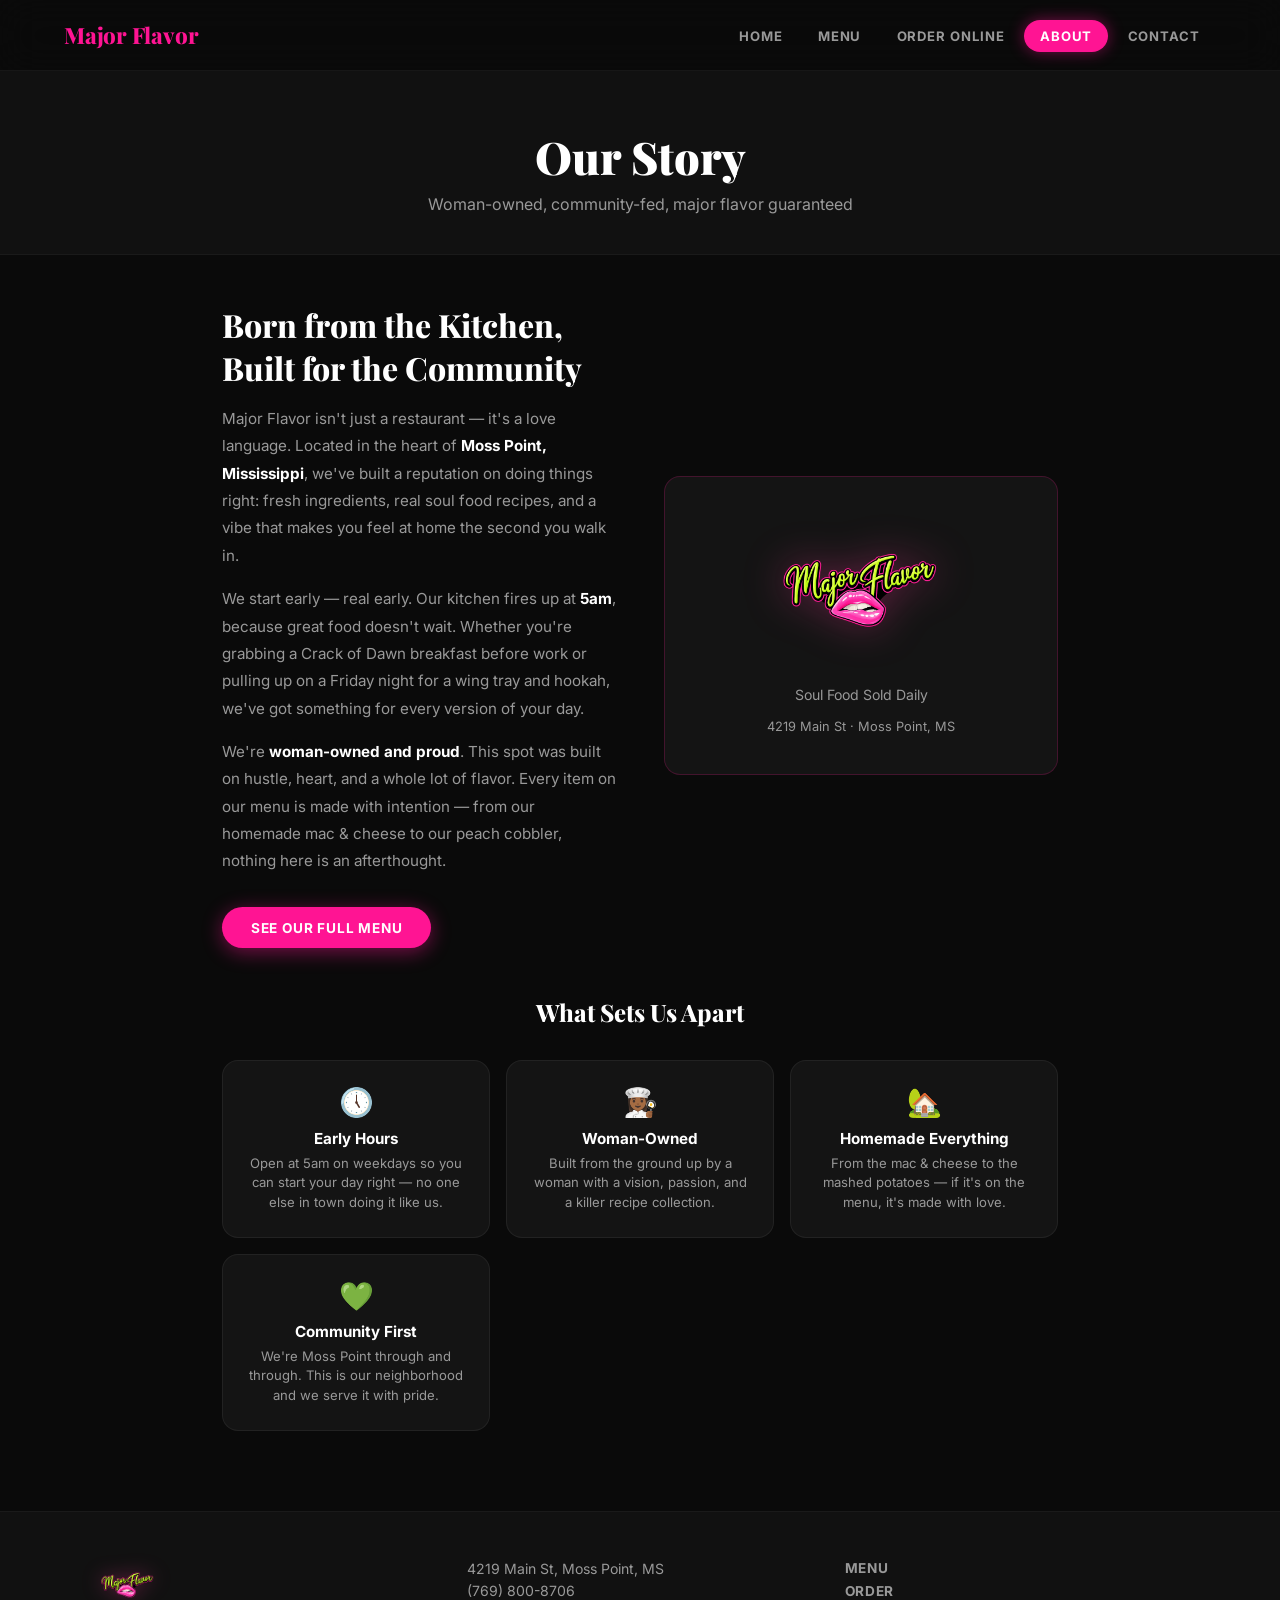
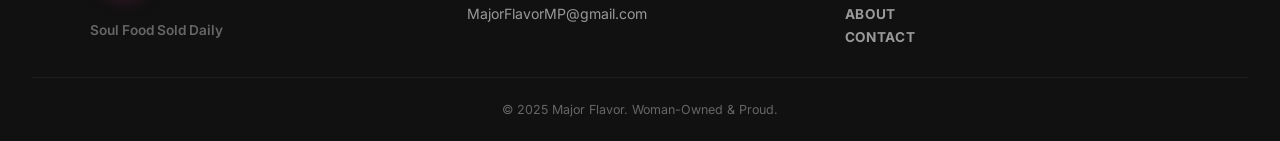
==== commit 168789ac: "Hero redesign — big logo top-center, font updates, nav text brand - Logo now prominent at top of her" ====
--- a/about.html
+++ b/about.html
@@ -5,7 +5,7 @@
   <meta name="viewport" content="width=device-width, initial-scale=1.0"/>
   <title>About | Major Flavor</title>
   <link rel="preconnect" href="https://fonts.googleapis.com">
-  <link href="https://fonts.googleapis.com/css2?family=Inter:wght@400;500;600;700;800;900&display=swap" rel="stylesheet">
+  <link href="https://fonts.googleapis.com/css2?family=Inter:wght@400;500;600;700;800;900&family=Playfair+Display:ital,wght@0,400;0,700;0,800;0,900;1,400;1,700&family=Pacifico&display=swap" rel="stylesheet">
   <link rel="stylesheet" href="css/style.css" />
 </head>
 <body>
@@ -13,7 +13,7 @@
   <header class="site-header">
     <nav class="nav-bar">
       <a href="index.html" class="nav-logo">
-        <img src="logo.png" alt="Major Flavor" class="logo-img" />
+        <span class="nav-brand-text">Major Flavor</span>
       </a>
       <button class="nav-toggle" id="navToggle" aria-label="Toggle menu">&#9776;</button>
       <ul class="nav-links" id="navLinks">
--- a/css/style.css
+++ b/css/style.css
@@ -3,7 +3,7 @@
    Dark + Bright Pink + Neon Green + Clean Modern
    ============================================= */
 
-@import url('https://fonts.googleapis.com/css2?family=Inter:wght@400;500;600;700;800;900&display=swap');
+@import url('https://fonts.googleapis.com/css2?family=Inter:wght@400;500;600;700;800;900&family=Playfair+Display:ital,wght@0,400;0,700;0,800;0,900;1,400;1,700&family=Pacifico&display=swap');
 
 :root {
   --pink: #FF1493;
@@ -42,10 +42,17 @@
   -webkit-font-smoothing: antialiased;
 }
 
-/* All headings — clean sans-serif */
-h1, h2, h3, h4 {
+/* Headlines — Playfair Display (luxe editorial serif) */
+h1, h2 {
+  font-family: 'Playfair Display', serif;
+  font-weight: 800;
+  color: var(--text-bright);
+}
+
+/* Sub-headings — clean Inter */
+h3, h4 {
   font-family: 'Inter', sans-serif;
-  font-weight: 800;
+  font-weight: 700;
   color: var(--text-bright);
 }
 
@@ -105,6 +112,19 @@
   text-decoration: none;
   display: flex;
   align-items: center;
+}
+
+.nav-brand-text {
+  font-family: 'Playfair Display', serif;
+  font-size: 1.4rem;
+  font-weight: 800;
+  color: var(--pink);
+  letter-spacing: -0.01em;
+  transition: text-shadow 0.3s;
+}
+
+.nav-logo:hover .nav-brand-text {
+  text-shadow: 0 0 20px var(--pink-glow);
 }
 
 .logo-img {
@@ -170,8 +190,16 @@
   position: relative;
   overflow: hidden;
   padding: 4rem 2rem;
-  gap: 4rem;
-  flex-wrap: wrap;
+}
+
+.hero-center {
+  display: flex;
+  flex-direction: column;
+  align-items: center;
+  text-align: center;
+  z-index: 1;
+  animation: fadeUp 0.7s ease both;
+  max-width: 700px;
 }
 
 .hero-bg-shapes { position: absolute; inset: 0; pointer-events: none; }
@@ -213,27 +241,36 @@
 }
 
 .hero-tag {
-  font-size: 0.85rem;
-  font-weight: 700;
-  color: var(--green);
-  letter-spacing: 0.15em;
+  font-family: 'Playfair Display', serif;
+  font-size: 1.1rem;
+  font-weight: 400;
+  font-style: italic;
+  color: var(--text-muted);
+  letter-spacing: 0.08em;
   text-transform: uppercase;
-  margin-bottom: 1rem;
+  margin-bottom: 1.25rem;
   display: block;
 }
 
 .hero-title {
-  font-size: clamp(2.5rem, 6vw, 4rem);
+  font-family: 'Inter', sans-serif;
+  font-size: clamp(2.2rem, 5.5vw, 3.6rem);
   color: var(--text-bright);
-  line-height: 1.1;
+  line-height: 1.15;
   margin-bottom: 1.25rem;
   font-weight: 900;
   letter-spacing: -0.02em;
+  text-transform: uppercase;
 }
 
 .hero-title em {
-  font-style: italic;
+  font-family: 'Pacifico', cursive;
+  font-style: normal;
+  font-weight: 400;
   color: var(--pink);
+  text-transform: none;
+  letter-spacing: 0;
+  font-size: 1.1em;
 }
 
 .hero-sub {
@@ -248,12 +285,14 @@
   gap: 0.75rem;
   flex-wrap: wrap;
   margin-bottom: 2rem;
+  justify-content: center;
 }
 
 .hero-hours {
   display: flex;
   flex-wrap: wrap;
   gap: 0.5rem;
+  justify-content: center;
 }
 
 .hero-hours span {
@@ -272,8 +311,9 @@
 }
 
 .hero-logo-img {
-  width: 340px;
-  max-width: 90vw;
+  width: 420px;
+  max-width: 85vw;
+  margin-bottom: 2rem;
   animation: pulse-glow 4s ease-in-out infinite;
 }
 
@@ -1003,10 +1043,8 @@
   .nav-links.open { display: flex; }
   .nav-toggle { display: block; }
 
-  .hero { flex-direction: column; padding: 2.5rem 1.5rem; text-align: center; gap: 2rem; }
-  .hero-cta { justify-content: center; }
-  .hero-hours { justify-content: center; }
-  .hero-logo-img { width: 260px; }
+  .hero { padding: 2.5rem 1.5rem; }
+  .hero-logo-img { width: 280px; }
 
   .about-grid { grid-template-columns: 1fr; }
   .contact-grid { grid-template-columns: 1fr; }
@@ -1020,7 +1058,7 @@
   .nav-links { top: 60px; }
   .hero { min-height: calc(100vh - 60px); padding: 2rem 1.25rem; }
   .hero-title { font-size: clamp(1.8rem, 8vw, 2.5rem); }
-  .hero-logo-img { width: 220px; }
+  .hero-logo-img { width: 200px; }
   .btn { padding: 0.7rem 1.4rem; font-size: 0.8rem; }
   .menu-items { grid-template-columns: 1fr; }
   .features-grid { grid-template-columns: 1fr; gap: 1rem; }
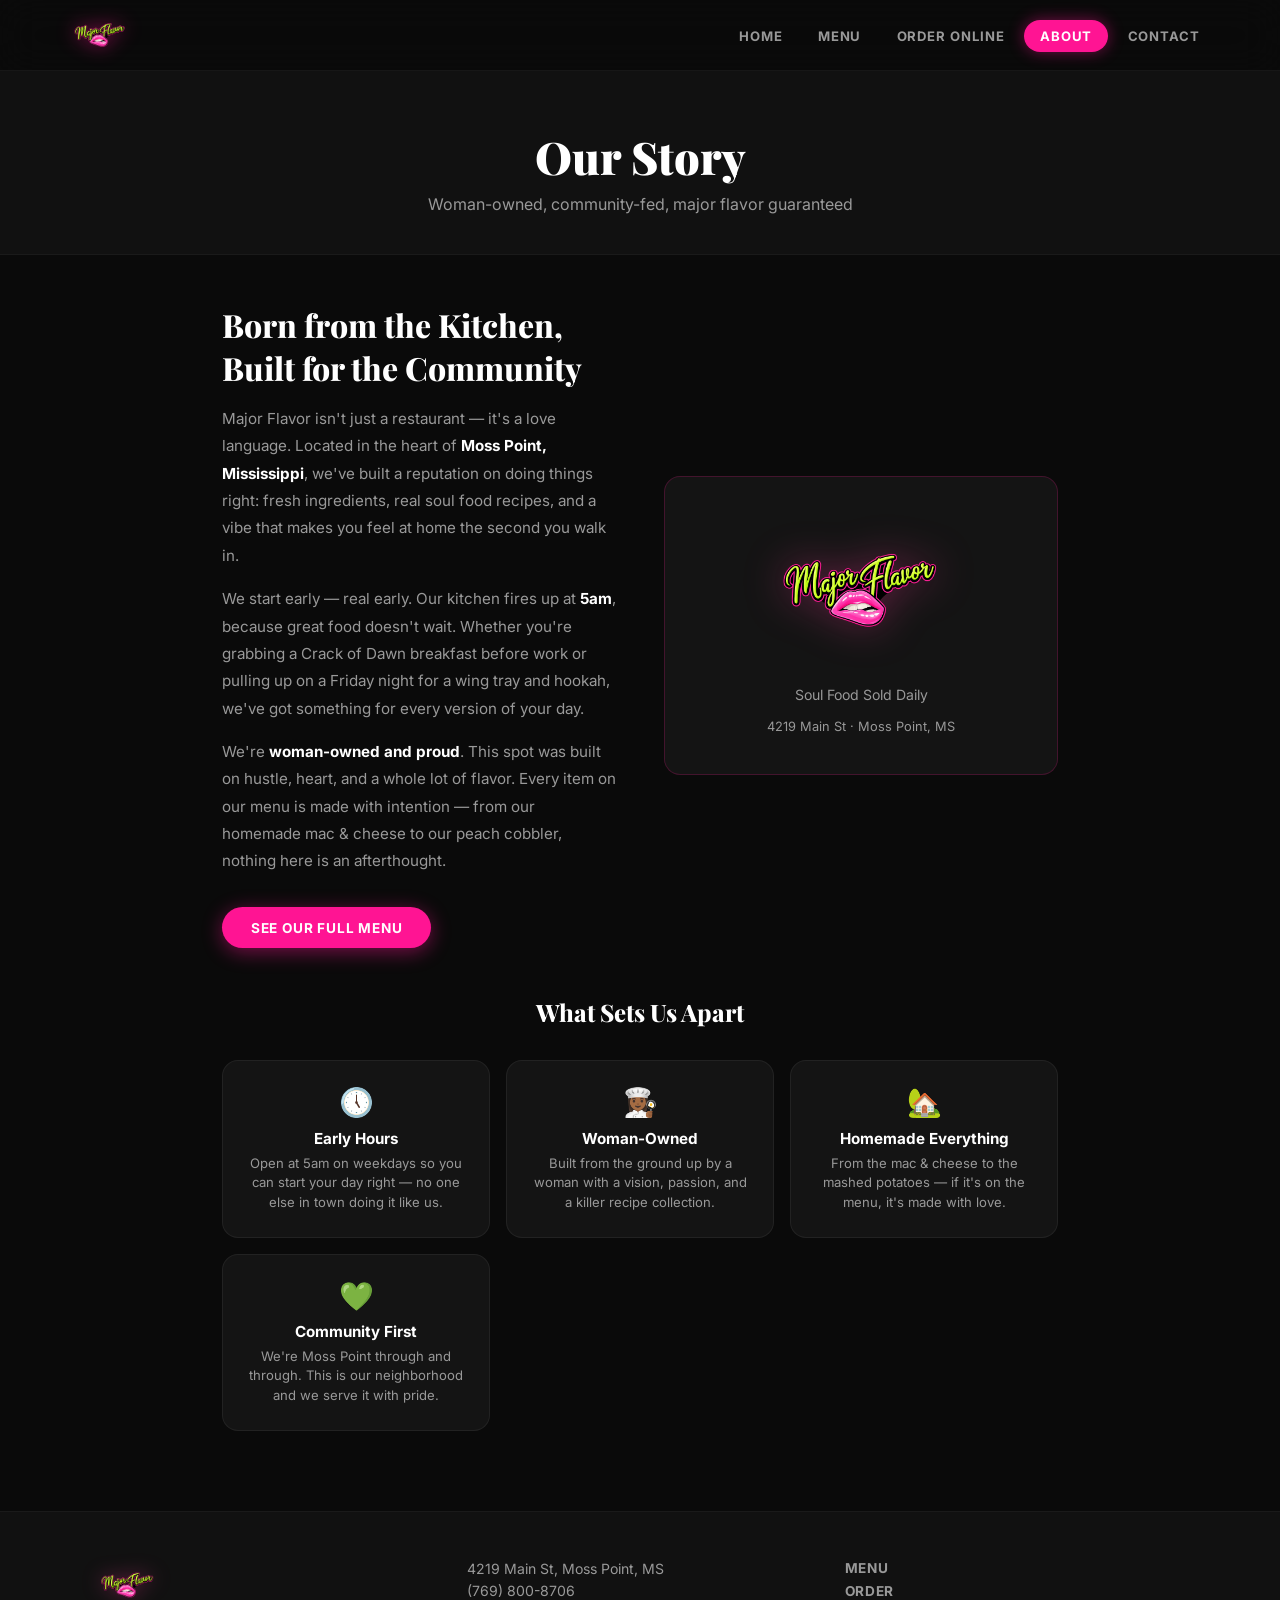
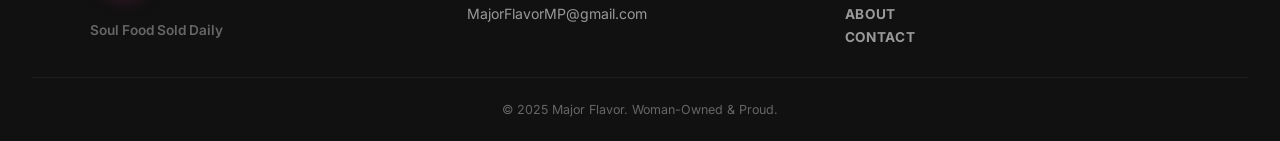
==== commit c18c0a79: "Menu page rebuilt, sides orderable, logo in nav, delivery note fixed - Menu page is now a proper bro" ====
--- a/about.html
+++ b/about.html
@@ -5,7 +5,7 @@
   <meta name="viewport" content="width=device-width, initial-scale=1.0"/>
   <title>About | Major Flavor</title>
   <link rel="preconnect" href="https://fonts.googleapis.com">
-  <link href="https://fonts.googleapis.com/css2?family=Inter:wght@400;500;600;700;800;900&family=Playfair+Display:ital,wght@0,400;0,700;0,800;0,900;1,400;1,700&family=Pacifico&display=swap" rel="stylesheet">
+  <link href="https://fonts.googleapis.com/css2?family=Inter:wght@400;500;600;700;800;900&family=Playfair+Display:ital,wght@0,400;0,700;0,800;0,900;1,400;1,700&family=Lobster&display=swap" rel="stylesheet">
   <link rel="stylesheet" href="css/style.css" />
 </head>
 <body>
@@ -13,7 +13,7 @@
   <header class="site-header">
     <nav class="nav-bar">
       <a href="index.html" class="nav-logo">
-        <span class="nav-brand-text">Major Flavor</span>
+        <img src="logo.png" alt="Major Flavor" class="logo-img" />
       </a>
       <button class="nav-toggle" id="navToggle" aria-label="Toggle menu">&#9776;</button>
       <ul class="nav-links" id="navLinks">
--- a/css/style.css
+++ b/css/style.css
@@ -3,7 +3,7 @@
    Dark + Bright Pink + Neon Green + Clean Modern
    ============================================= */
 
-@import url('https://fonts.googleapis.com/css2?family=Inter:wght@400;500;600;700;800;900&family=Playfair+Display:ital,wght@0,400;0,700;0,800;0,900;1,400;1,700&family=Pacifico&display=swap');
+@import url('https://fonts.googleapis.com/css2?family=Inter:wght@400;500;600;700;800;900&family=Playfair+Display:ital,wght@0,400;0,700;0,800;0,900;1,400;1,700&family=Lobster&display=swap');
 
 :root {
   --pink: #FF1493;
@@ -114,21 +114,8 @@
   align-items: center;
 }
 
-.nav-brand-text {
-  font-family: 'Playfair Display', serif;
-  font-size: 1.4rem;
-  font-weight: 800;
-  color: var(--pink);
-  letter-spacing: -0.01em;
-  transition: text-shadow 0.3s;
-}
-
-.nav-logo:hover .nav-brand-text {
-  text-shadow: 0 0 20px var(--pink-glow);
-}
-
 .logo-img {
-  height: 44px;
+  height: 48px;
   width: auto;
   filter: drop-shadow(0 0 10px var(--pink-glow));
   transition: filter 0.3s;
@@ -241,12 +228,11 @@
 }
 
 .hero-tag {
-  font-family: 'Playfair Display', serif;
-  font-size: 1.1rem;
-  font-weight: 400;
-  font-style: italic;
-  color: var(--text-muted);
-  letter-spacing: 0.08em;
+  font-family: 'Inter', sans-serif;
+  font-size: 0.9rem;
+  font-weight: 700;
+  color: var(--green);
+  letter-spacing: 0.12em;
   text-transform: uppercase;
   margin-bottom: 1.25rem;
   display: block;
@@ -264,13 +250,13 @@
 }
 
 .hero-title em {
-  font-family: 'Pacifico', cursive;
+  font-family: 'Lobster', cursive;
   font-style: normal;
   font-weight: 400;
   color: var(--pink);
   text-transform: none;
-  letter-spacing: 0;
-  font-size: 1.1em;
+  letter-spacing: 0.01em;
+  font-size: 1.15em;
 }
 
 .hero-sub {
@@ -311,8 +297,8 @@
 }
 
 .hero-logo-img {
-  width: 420px;
-  max-width: 85vw;
+  width: 500px;
+  max-width: 90vw;
   margin-bottom: 2rem;
   animation: pulse-glow 4s ease-in-out infinite;
 }
@@ -1028,6 +1014,272 @@
 .map-embed iframe { width: 100%; height: 280px; display: block; border: none; }
 
 /* =============================================
+   ORDER BUILDER
+   ============================================= */
+.order-builder {
+  max-width: 900px;
+  margin: 0 auto;
+  padding: 2rem 2rem 5rem;
+}
+
+.order-item {
+  background: var(--bg-card);
+  border-radius: var(--radius-sm);
+  padding: 1rem 1.25rem;
+  border: 1px solid rgba(255, 255, 255, 0.05);
+  display: flex;
+  justify-content: space-between;
+  align-items: center;
+  gap: 0.75rem;
+  transition: all 0.25s;
+}
+
+.order-item:hover {
+  border-color: rgba(255, 20, 147, 0.2);
+  background: rgba(255, 255, 255, 0.03);
+}
+
+.order-item-right {
+  display: flex;
+  align-items: center;
+  gap: 0.75rem;
+  flex-shrink: 0;
+}
+
+.add-btn {
+  width: 36px;
+  height: 36px;
+  border-radius: 50%;
+  border: 2px solid var(--pink);
+  background: transparent;
+  color: var(--pink);
+  font-size: 1.2rem;
+  font-weight: 700;
+  cursor: pointer;
+  display: flex;
+  align-items: center;
+  justify-content: center;
+  transition: all 0.2s;
+  font-family: 'Inter', sans-serif;
+}
+
+.add-btn:hover {
+  background: var(--pink);
+  color: #fff;
+  box-shadow: 0 0 14px var(--pink-glow);
+}
+
+.add-btn.added {
+  background: var(--green);
+  border-color: var(--green);
+  color: var(--bg);
+}
+
+/* FLOATING CART BUTTON */
+.cart-fab {
+  position: fixed;
+  bottom: 1.5rem;
+  right: 1.5rem;
+  width: 60px;
+  height: 60px;
+  border-radius: 50%;
+  background: var(--pink);
+  border: none;
+  color: #fff;
+  font-size: 1.5rem;
+  cursor: pointer;
+  box-shadow: 0 6px 24px var(--pink-glow);
+  z-index: 90;
+  display: flex;
+  align-items: center;
+  justify-content: center;
+  transition: all 0.3s;
+  animation: fadeUp 0.4s ease;
+}
+
+.cart-fab:hover {
+  transform: scale(1.1);
+  box-shadow: 0 8px 32px var(--pink-glow);
+}
+
+.cart-fab-icon { font-size: 1.4rem; }
+
+.cart-fab-count {
+  position: absolute;
+  top: -4px;
+  right: -4px;
+  background: var(--green);
+  color: var(--bg);
+  font-size: 0.72rem;
+  font-weight: 800;
+  width: 22px;
+  height: 22px;
+  border-radius: 50%;
+  display: flex;
+  align-items: center;
+  justify-content: center;
+}
+
+/* CART OVERLAY */
+.cart-overlay {
+  position: fixed;
+  inset: 0;
+  background: rgba(0, 0, 0, 0.6);
+  z-index: 200;
+  opacity: 0;
+  pointer-events: none;
+  transition: opacity 0.3s;
+}
+
+.cart-overlay.open {
+  opacity: 1;
+  pointer-events: all;
+}
+
+/* CART DRAWER */
+.cart-drawer {
+  position: fixed;
+  top: 0;
+  right: -400px;
+  width: 380px;
+  max-width: 90vw;
+  height: 100vh;
+  background: var(--bg-card);
+  border-left: 1px solid rgba(255, 20, 147, 0.15);
+  z-index: 201;
+  display: flex;
+  flex-direction: column;
+  transition: right 0.35s ease;
+}
+
+.cart-drawer.open {
+  right: 0;
+}
+
+.cart-drawer-header {
+  display: flex;
+  justify-content: space-between;
+  align-items: center;
+  padding: 1.25rem 1.5rem;
+  border-bottom: 1px solid rgba(255, 255, 255, 0.06);
+}
+
+.cart-drawer-header h3 {
+  font-size: 1.1rem;
+}
+
+.cart-close {
+  background: none;
+  border: none;
+  color: var(--text-muted);
+  font-size: 1.6rem;
+  cursor: pointer;
+  padding: 0;
+  line-height: 1;
+}
+
+.cart-close:hover { color: var(--pink); }
+
+.cart-items {
+  flex: 1;
+  overflow-y: auto;
+  padding: 1rem 1.5rem;
+}
+
+.cart-empty {
+  color: var(--text-dim);
+  text-align: center;
+  font-size: 0.9rem;
+  padding: 2rem 0;
+}
+
+.cart-line {
+  padding: 0.75rem 0;
+  border-bottom: 1px solid rgba(255, 255, 255, 0.04);
+}
+
+.cart-line-info {
+  display: flex;
+  justify-content: space-between;
+  margin-bottom: 0.35rem;
+}
+
+.cart-line-name {
+  font-weight: 600;
+  font-size: 0.88rem;
+  color: var(--text-bright);
+}
+
+.cart-line-price {
+  font-weight: 700;
+  color: var(--pink);
+  font-size: 0.88rem;
+}
+
+.cart-line-controls {
+  display: flex;
+  align-items: center;
+  gap: 0.5rem;
+}
+
+.qty-btn {
+  width: 28px;
+  height: 28px;
+  border-radius: 50%;
+  border: 1px solid rgba(255, 255, 255, 0.12);
+  background: transparent;
+  color: var(--text-primary);
+  font-size: 0.9rem;
+  cursor: pointer;
+  display: flex;
+  align-items: center;
+  justify-content: center;
+  transition: all 0.2s;
+  font-family: 'Inter', sans-serif;
+}
+
+.qty-btn:hover {
+  border-color: var(--pink);
+  color: var(--pink);
+}
+
+.qty-num {
+  font-weight: 700;
+  font-size: 0.9rem;
+  min-width: 20px;
+  text-align: center;
+  color: var(--text-bright);
+}
+
+.remove-btn {
+  background: none;
+  border: none;
+  color: var(--text-dim);
+  font-size: 0.85rem;
+  cursor: pointer;
+  padding: 0.2rem;
+  margin-left: 0.5rem;
+  transition: color 0.2s;
+}
+
+.remove-btn:hover { color: var(--pink); }
+
+.cart-footer {
+  padding: 1.25rem 1.5rem;
+  border-top: 1px solid rgba(255, 255, 255, 0.06);
+}
+
+.cart-total {
+  display: flex;
+  justify-content: space-between;
+  font-weight: 800;
+  font-size: 1.1rem;
+  color: var(--text-bright);
+}
+
+.cart-total span:last-child { color: var(--pink); }
+
+/* =============================================
    RESPONSIVE
    ============================================= */
 @media (max-width: 768px) {
